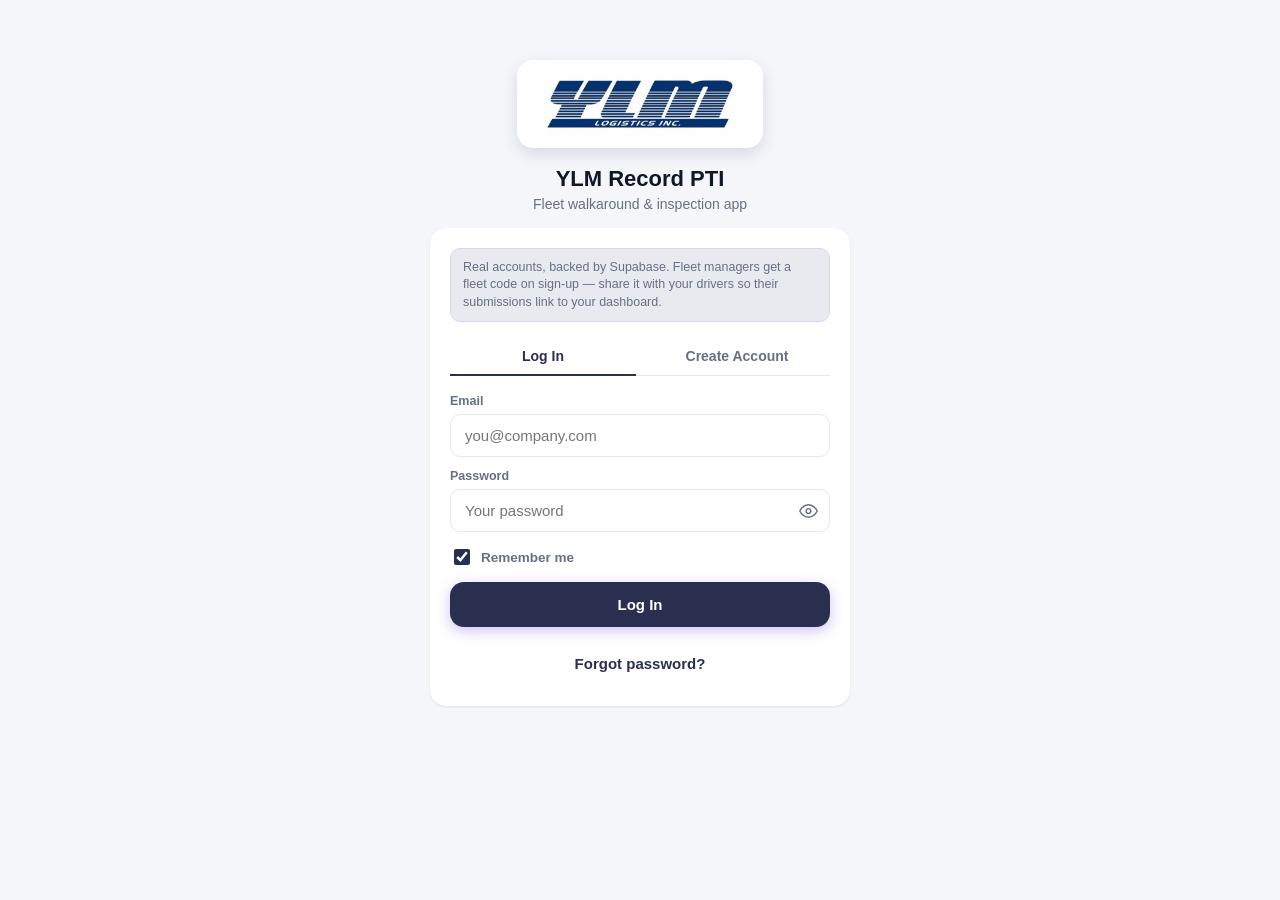
==== index.html @ de6801f3 "bubabaab" ====
<!DOCTYPE html>
<html lang="en">
<head>
<meta charset="UTF-8" />
<meta name="viewport" content="width=device-width, initial-scale=1, viewport-fit=cover, maximum-scale=1" />
<title>YLM Record PTI</title>
<link rel="stylesheet" href="css/styles.css" />

<link rel="manifest" href="manifest.json" />
<meta name="theme-color" content="#2a2f50" />
<link rel="icon" href="assets/icons/icon-192.png" />
<link rel="apple-touch-icon" href="assets/icons/icon-180.png" />
<meta name="apple-mobile-web-app-capable" content="yes" />
<meta name="apple-mobile-web-app-status-bar-style" content="black-translucent" />
<meta name="apple-mobile-web-app-title" content="YLM Record PTI" />
</head>
<body>

<div id="boot-splash" style="position:fixed;inset:0;z-index:9999;background:#2a2f50;color:#fff;display:flex;flex-direction:column;align-items:center;justify-content:center;font:600 22px -apple-system,system-ui,sans-serif;letter-spacing:.5px">
  <div>YLM Record PTI</div>
  <div style="margin-top:14px;width:28px;height:28px;border:3px solid rgba(255,255,255,.25);border-top-color:#fff;border-radius:50%;animation:bootspin .8s linear infinite"></div>
</div>
<style>@keyframes bootspin{to{transform:rotate(360deg)}}</style>

<div id="app">

  <!-- ============ LOGIN ============ -->
  <section class="screen" id="screen-login" data-screen>
    <div class="phone-shell">
      <div class="brand-block">
        <div class="brand-logo-wrap"><img class="brand-logo" src="assets/logo.png" alt="YLM Logistics Inc." width="700" height="212" /></div>
        <h1>YLM Record PTI</h1>
        <p class="sub">Fleet walkaround &amp; inspection app</p>
      </div>

      <div class="card">
        <p class="demo-note">Real accounts, backed by Supabase. Fleet managers get a fleet code on sign-up — share it with your drivers so their submissions link to your dashboard.</p>

        <div class="auth-tabs">
          <button class="auth-tab active" data-tab="login" type="button">Log In</button>
          <button class="auth-tab" data-tab="signup" type="button">Create Account</button>
        </div>

        <!-- Sign up -->
        <div id="tab-signup" style="display:none;">
          <label class="field-label">Full name</label>
          <input class="field" type="text" id="signup-name" placeholder="e.g. Mike Reyes" autocomplete="name" />
          <label class="field-label">Email</label>
          <input class="field" type="email" id="signup-email" placeholder="you@company.com" autocomplete="email" />
          <label class="field-label">Phone number</label>
          <input class="field" type="tel" id="signup-phone" placeholder="(555) 555-0100" autocomplete="tel" />
          <label class="field-label">Password</label>
          <div class="password-field">
            <input class="field" type="password" id="signup-password" placeholder="Choose a password" autocomplete="new-password" />
            <button class="password-toggle-btn" type="button" title="Show password">
              <svg class="icon eye-on" viewBox="0 0 24 24" fill="none" stroke="currentColor" stroke-width="1.8" stroke-linecap="round" stroke-linejoin="round"><path d="M1 12s4-8 11-8 11 8 11 8-4 8-11 8-11-8-11-8z"/><circle cx="12" cy="12" r="3"/></svg>
              <svg class="icon eye-off" viewBox="0 0 24 24" fill="none" stroke="currentColor" stroke-width="1.8" stroke-linecap="round" stroke-linejoin="round" style="display:none;"><path d="M17.94 17.94A10.94 10.94 0 0 1 12 20c-7 0-11-8-11-8a18.5 18.5 0 0 1 5.06-5.94M9.9 4.24A9.12 9.12 0 0 1 12 4c7 0 11 8 11 8a18.5 18.5 0 0 1-2.16 3.19m-6.72-1.07a3 3 0 1 1-4.24-4.24"/><line x1="1" y1="1" x2="23" y2="23"/></svg>
            </button>
          </div>
          <label class="field-label">Repeat password</label>
          <div class="password-field">
            <input class="field" type="password" id="signup-password-confirm" placeholder="Type your password again" autocomplete="new-password" />
            <button class="password-toggle-btn" type="button" title="Show password">
              <svg class="icon eye-on" viewBox="0 0 24 24" fill="none" stroke="currentColor" stroke-width="1.8" stroke-linecap="round" stroke-linejoin="round"><path d="M1 12s4-8 11-8 11 8 11 8-4 8-11 8-11-8-11-8z"/><circle cx="12" cy="12" r="3"/></svg>
              <svg class="icon eye-off" viewBox="0 0 24 24" fill="none" stroke="currentColor" stroke-width="1.8" stroke-linecap="round" stroke-linejoin="round" style="display:none;"><path d="M17.94 17.94A10.94 10.94 0 0 1 12 20c-7 0-11-8-11-8a18.5 18.5 0 0 1 5.06-5.94M9.9 4.24A9.12 9.12 0 0 1 12 4c7 0 11 8 11 8a18.5 18.5 0 0 1-2.16 3.19m-6.72-1.07a3 3 0 1 1-4.24-4.24"/><line x1="1" y1="1" x2="23" y2="23"/></svg>
            </button>
          </div>

          <label class="field-label">I am a…</label>
          <div class="role-toggle" id="signup-role-toggle">
            <button class="role-btn active" data-role="driver" type="button">Driver</button>
            <button class="role-btn" data-role="manager" type="button">Fleet Manager</button>
          </div>

          <div id="signup-fleet-code-field">
            <label class="field-label">Fleet access code</label>
            <input class="field" type="text" id="signup-fleet-code" placeholder="Ask your fleet manager for this" autocomplete="off" />
          </div>

          <div id="manager-mode-field" style="display:none;">
            <label class="field-label">Fleet setup</label>
            <div class="role-toggle">
              <button class="role-btn manager-mode-btn active" data-mode="join" type="button">Join my fleet</button>
              <button class="role-btn manager-mode-btn" data-mode="create" type="button">Start a new fleet</button>
            </div>
            <p class="field-hint" id="manager-create-hint" style="display:none;">Pick this if you're setting up a brand-new company. A new fleet code and a manager security code are created automatically for you. Give drivers only the fleet code.</p>
            <div id="manager-join-code-field">
              <p class="field-hint">Joining an existing fleet takes <strong>both codes</strong>. Drivers only need the fleet code, so never share the manager security code with them.</p>
              <label class="field-label">Fleet code</label>
              <input class="field" type="text" id="signup-manager-fleet-code" placeholder="The fleet code (same one drivers use)" autocomplete="off" autocapitalize="characters" autocorrect="off" spellcheck="false" />
              <label class="field-label">Manager security code</label>
              <input class="field" type="text" id="signup-manager-security-code" placeholder="Manager-only security code" autocomplete="off" autocapitalize="characters" autocorrect="off" spellcheck="false" />
              <p class="field-hint">Another manager can show you this code on their dashboard.</p>
            </div>
          </div>

          <div class="field-error" id="signup-error" style="display:none;"></div>
          <button class="btn btn-primary btn-block" id="btn-signup">Create Account</button>
        </div>

        <!-- Log in -->
        <div id="tab-login">
          <label class="field-label">Email</label>
          <input class="field" type="email" id="login-email" placeholder="you@company.com" autocomplete="email" />
          <label class="field-label">Password</label>
          <div class="password-field">
            <input class="field" type="password" id="login-password" placeholder="Your password" autocomplete="current-password" />
            <button class="password-toggle-btn" type="button" title="Show password">
              <svg class="icon eye-on" viewBox="0 0 24 24" fill="none" stroke="currentColor" stroke-width="1.8" stroke-linecap="round" stroke-linejoin="round"><path d="M1 12s4-8 11-8 11 8 11 8-4 8-11 8-11-8-11-8z"/><circle cx="12" cy="12" r="3"/></svg>
              <svg class="icon eye-off" viewBox="0 0 24 24" fill="none" stroke="currentColor" stroke-width="1.8" stroke-linecap="round" stroke-linejoin="round" style="display:none;"><path d="M17.94 17.94A10.94 10.94 0 0 1 12 20c-7 0-11-8-11-8a18.5 18.5 0 0 1 5.06-5.94M9.9 4.24A9.12 9.12 0 0 1 12 4c7 0 11 8 11 8a18.5 18.5 0 0 1-2.16 3.19m-6.72-1.07a3 3 0 1 1-4.24-4.24"/><line x1="1" y1="1" x2="23" y2="23"/></svg>
            </button>
          </div>
          <!-- Purely cosmetic — sessions already stay signed in permanently regardless of
               this checkbox, so there's nothing to wire up here. It exists because an
               unchecked-looking login form reads as broken/unfinished to most users. -->
          <label class="remember-me-row">
            <input type="checkbox" id="remember-me-checkbox" checked />
            Remember me
          </label>
          <div class="field-error" id="login-error" style="display:none;"></div>
          <button class="btn btn-primary btn-block" id="btn-login">Log In</button>
          <button class="btn btn-link btn-block" id="btn-show-forgot-password" type="button">Forgot password?</button>
        </div>
      </div>
    </div>
  </section>

  <!-- ============ FORGOT PASSWORD ============ -->
  <section class="screen" id="screen-forgot-password" data-screen>
    <div class="phone-shell">
      <div class="brand-block">
        <div class="brand-logo-wrap"><img class="brand-logo" src="assets/logo.png" alt="YLM Logistics Inc." width="700" height="212" /></div>
        <h1>Forgot your password?</h1>
        <p class="sub">Contact your fleet manager</p>
      </div>
      <div class="card">
        <p style="font-size:15.5px;line-height:1.5;margin:0 0 14px;text-align:center;">
          Please <strong>contact your fleet manager</strong>. They can see your login and give you a new password in a few seconds.
        </p>
        <!-- Email reset is kept here (hidden) in case it is needed later. -->
        <div style="display:none;">
          <input class="field" type="email" id="forgot-email" placeholder="you@company.com" autocomplete="email" />
          <div class="field-error" id="forgot-error" style="display:none;"></div>
          <button class="btn btn-primary btn-block" id="btn-send-reset">Send reset code</button>
        </div>
        <button class="btn btn-primary btn-block" data-back="screen-login" type="button">Back to log in</button>
      </div>
    </div>
  </section>

  <!-- ============ CHECK YOUR EMAIL (post signup — enter the code) ============ -->
  <section class="screen" id="screen-check-email" data-screen>
    <div class="phone-shell">
      <div class="brand-block">
        <div class="brand-logo-wrap"><img class="brand-logo" src="assets/logo.png" alt="YLM Logistics Inc." width="700" height="212" /></div>
        <h1>Check your email</h1>
        <p class="sub" id="check-email-message">Enter the 6-digit code we just emailed you.</p>
      </div>
      <div class="card">
        <label class="field-label">6-digit code</label>
        <input class="field" type="text" inputmode="numeric" pattern="[0-9]*" maxlength="6" id="signup-otp-code" placeholder="123456" autocomplete="one-time-code" />
        <div class="field-error" id="signup-otp-error" style="display:none;"></div>
        <button class="btn btn-primary btn-block" id="btn-verify-signup-otp" type="button">Verify &amp; Continue</button>
        <button class="btn btn-link btn-block" data-back="screen-login" type="button">Back to log in</button>
      </div>
    </div>
  </section>

  <!-- ============ SET NEW PASSWORD (landed here from the email link) ============ -->
  <section class="screen" id="screen-set-new-password" data-screen>
    <div class="phone-shell">
      <div class="brand-block">
        <div class="brand-logo-wrap"><img class="brand-logo" src="assets/logo.png" alt="YLM Logistics Inc." width="700" height="212" /></div>
        <h1>Set a new password</h1>
        <p class="sub">Enter the code we emailed you, then choose a new password</p>
      </div>
      <div class="card">
        <label class="field-label">6-digit code</label>
        <input class="field" type="text" inputmode="numeric" pattern="[0-9]*" maxlength="6" id="reset-otp-code" placeholder="123456" autocomplete="one-time-code" />
        <label class="field-label">New password</label>
        <div class="password-field">
          <input class="field" type="password" id="new-password" placeholder="At least 6 characters" autocomplete="new-password" />
          <button class="password-toggle-btn" type="button" title="Show password">
            <svg class="icon eye-on" viewBox="0 0 24 24" fill="none" stroke="currentColor" stroke-width="1.8" stroke-linecap="round" stroke-linejoin="round"><path d="M1 12s4-8 11-8 11 8 11 8-4 8-11 8-11-8-11-8z"/><circle cx="12" cy="12" r="3"/></svg>
            <svg class="icon eye-off" viewBox="0 0 24 24" fill="none" stroke="currentColor" stroke-width="1.8" stroke-linecap="round" stroke-linejoin="round" style="display:none;"><path d="M17.94 17.94A10.94 10.94 0 0 1 12 20c-7 0-11-8-11-8a18.5 18.5 0 0 1 5.06-5.94M9.9 4.24A9.12 9.12 0 0 1 12 4c7 0 11 8 11 8a18.5 18.5 0 0 1-2.16 3.19m-6.72-1.07a3 3 0 1 1-4.24-4.24"/><line x1="1" y1="1" x2="23" y2="23"/></svg>
          </button>
        </div>
        <label class="field-label">Repeat new password</label>
        <div class="password-field">
          <input class="field" type="password" id="new-password-confirm" placeholder="Type it again" autocomplete="new-password" />
          <button class="password-toggle-btn" type="button" title="Show password">
            <svg class="icon eye-on" viewBox="0 0 24 24" fill="none" stroke="currentColor" stroke-width="1.8" stroke-linecap="round" stroke-linejoin="round"><path d="M1 12s4-8 11-8 11 8 11 8-4 8-11 8-11-8-11-8z"/><circle cx="12" cy="12" r="3"/></svg>
            <svg class="icon eye-off" viewBox="0 0 24 24" fill="none" stroke="currentColor" stroke-width="1.8" stroke-linecap="round" stroke-linejoin="round" style="display:none;"><path d="M17.94 17.94A10.94 10.94 0 0 1 12 20c-7 0-11-8-11-8a18.5 18.5 0 0 1 5.06-5.94M9.9 4.24A9.12 9.12 0 0 1 12 4c7 0 11 8 11 8a18.5 18.5 0 0 1-2.16 3.19m-6.72-1.07a3 3 0 1 1-4.24-4.24"/><line x1="1" y1="1" x2="23" y2="23"/></svg>
          </button>
        </div>
        <div class="field-error" id="new-password-error" style="display:none;"></div>
        <button class="btn btn-primary btn-block" id="btn-set-new-password">Save new password</button>
      </div>
    </div>
  </section>

  <!-- ============ DRIVER HOME ============ -->
  <section class="screen" id="screen-home" data-screen>
    <div class="phone-shell">
      <header class="top-bar">
        <div>
          <div class="hello">Hi, <span id="home-driver-name">Driver</span></div>
          <div class="hello-sub">Ready for your next check?</div>
        </div>
        <button class="logout-btn" id="btn-logout" title="Log out">
          <svg class="icon" viewBox="0 0 24 24" fill="none" stroke="currentColor" stroke-width="1.8" stroke-linecap="round" stroke-linejoin="round"><path d="M9 21H5a2 2 0 0 1-2-2V5a2 2 0 0 1 2-2h4"/><polyline points="16 17 21 12 16 7"/><line x1="21" y1="12" x2="9" y2="12"/></svg>
          Log Out
        </button>
      </header>

      <div class="pending-upload-banner" id="pending-upload-banner" style="display:none;">
        <svg class="icon" viewBox="0 0 24 24" fill="none" stroke="currentColor" stroke-width="1.8" stroke-linecap="round" stroke-linejoin="round"><path d="M21 15v4a2 2 0 0 1-2 2H5a2 2 0 0 1-2-2v-4"/><polyline points="7 10 12 15 17 10"/><line x1="12" y1="15" x2="12" y2="3"/></svg>
        <div class="pending-upload-text">
          <div id="pending-upload-title">1 recording waiting to upload</div>
          <div class="pending-upload-sub">Saved on this phone — we'll send it once you're back online.</div>
        </div>
        <button class="btn btn-primary" id="btn-retry-pending" type="button">Retry Now</button>
      </div>

      <div class="mode-grid">
        <div class="mode-section-title">Truck PTI</div>
        <button class="mode-card" data-type="PTI">
          <div class="mode-icon">
            <svg class="icon" viewBox="0 0 24 24" fill="none" stroke="currentColor" stroke-width="1.7" stroke-linecap="round" stroke-linejoin="round"><rect x="5" y="4" width="14" height="17" rx="2"/><path d="M9 4h6v2a1 1 0 0 1-1 1h-4a1 1 0 0 1-1-1V4z"/><path d="M8.5 13l2.3 2.3L15.5 10.5"/></svg>
          </div>
          <div class="mode-title">Truck PTI</div>
        </button>
        <div class="mode-section-title">Trailer</div>
        <button class="mode-card" data-type="DROP">
          <div class="mode-icon">
            <svg class="icon" viewBox="0 0 24 24" fill="none" stroke="currentColor" stroke-width="1.8" stroke-linecap="round" stroke-linejoin="round"><path d="M21 15v4a2 2 0 0 1-2 2H5a2 2 0 0 1-2-2v-4"/><polyline points="7 10 12 15 17 10"/><line x1="12" y1="15" x2="12" y2="3"/></svg>
          </div>
          <div class="mode-title">Drop</div>
        </button>
        <button class="mode-card" data-type="HOOK">
          <div class="mode-icon">
            <svg class="icon" viewBox="0 0 24 24" fill="none" stroke="currentColor" stroke-width="1.8" stroke-linecap="round" stroke-linejoin="round"><path d="M10 13a5 5 0 0 0 7.54.54l3-3a5 5 0 0 0-7.07-7.07l-1.72 1.71"/><path d="M14 11a5 5 0 0 0-7.54-.54l-3 3a5 5 0 0 0 7.07 7.07l1.71-1.71"/></svg>
          </div>
          <div class="mode-title">Hook</div>
        </button>
      </div>

      <button class="btn btn-secondary btn-block" id="btn-history">View My History</button>
    </div>
  </section>

  <!-- ============ QR SCAN ============ -->
  <section class="screen" id="screen-scan" data-screen>
    <div class="phone-shell dark">
      <header class="top-bar dark">
        <button class="icon-btn" data-back="screen-home">←</button>
        <div class="hello" id="scan-title">Scan unit QR code</div>
        <div style="width:32px"></div>
      </header>

      <div class="scan-frame">
        <video id="scan-video" playsinline muted></video>
        <div class="scan-reticle"></div>
        <div class="scan-hint">Point camera at the QR code on the truck / trailer</div>
      </div>

      <div class="card manual-entry">
        <label class="field-label">Or pick a unit manually</label>
        <div class="manual-row">
          <div class="combo" id="combo-manual-unit">
            <input class="field field-inline combo-input" type="text" id="manual-unit" placeholder="Start typing a truck/trailer number…" autocomplete="off" />
            <div class="combo-list" id="manual-unit-list"></div>
          </div>
          <button class="btn btn-primary" id="btn-manual-submit">Use</button>
        </div>
        <div class="field-error" id="manual-unit-error" style="display:none;"></div>
      </div>
    </div>
  </section>

  <!-- ============ RECORDING (hands off to the phone's real Camera app, then reviews
       the result here — tap-to-flag now happens by scrubbing to a moment and tapping,
       rather than live during recording) ============ -->
  <section class="screen" id="screen-record" data-screen>
    <div class="phone-shell">
      <header class="top-bar">
        <button class="icon-btn" data-back="screen-home" id="btn-record-close">
          <svg class="icon" viewBox="0 0 24 24" fill="none" stroke="currentColor" stroke-width="2" stroke-linecap="round"><line x1="18" y1="6" x2="6" y2="18"/><line x1="6" y1="6" x2="18" y2="18"/></svg>
        </button>
        <div class="hello" id="record-title">PTI</div>
        <div style="width:36px"></div>
      </header>

      <div id="recorder-live" class="live-full" style="display:none;">
        <div class="live-video-wrap">
          <video id="live-video" playsinline muted autoplay></video>
          <canvas id="live-canvas" style="display:none;"></canvas>
          <div class="review-tap-overlay" id="live-tap-overlay" style="display:none;"></div>
          <div class="rec-badge" id="rec-badge" style="display:none;"><span class="rec-dot"></span><span id="rec-timer">0:00</span></div>
        </div>
        <button class="live-close" id="btn-live-close" type="button" title="Close">&times;</button>
        <div class="live-cam-info" id="live-cam-info"></div>
        <div class="live-warning" id="live-warning" style="display:none;"></div>
        <div class="review-arm-hint live-arm-hint" id="live-arm-hint" style="display:none;">Tap the camera picture to mark a problem</div>
        <div class="live-bottom">
          <div class="defect-count live-defect-count" id="live-defect-count"></div>
          <div class="live-controls" id="live-controls">
            <button class="live-side-btn" id="btn-torch" type="button" style="display:none;" title="Flashlight">
              <svg class="icon" viewBox="0 0 24 24" fill="currentColor"><path d="M13 2L4 14h6l-1 8 9-12h-6z"/></svg>
              <span>Light</span>
            </button>
            <button class="rec-btn" id="btn-live-record" type="button" title="Record"><span class="rec-btn-inner"></span></button>
            <button class="live-side-btn" id="btn-live-fit" type="button" title="Switch between the wide view and the full-screen view">
              <svg class="icon" viewBox="0 0 24 24" fill="none" stroke="currentColor" stroke-width="1.8" stroke-linecap="round" stroke-linejoin="round"><polyline points="15 3 21 3 21 9"/><polyline points="9 21 3 21 3 15"/><line x1="21" y1="3" x2="14" y2="10"/><line x1="3" y1="21" x2="10" y2="14"/></svg>
              <span id="live-fit-label">Classic</span>
            </button>
          </div>
          <div class="live-record-label" id="live-record-label">Tap to start recording</div>
          <div class="live-torch-hint" id="live-torch-hint" style="display:none;">Need light? Turn on your phone's flashlight from Control Center before recording.</div>
          <button class="live-fallback" id="btn-live-fallback" type="button">Use my Camera app instead</button>
        </div>
        <div class="live-processing" id="live-processing" style="display:none;">
          <div class="live-spinner"></div>
          <div>Saving your video…</div>
        </div>
      </div>

      <div id="recorder-launching" class="card" style="display:none;text-align:center;">
        <p style="margin:8px 0 12px;font-weight:700;">Record with your phone's Camera app</p>
        <ol style="text-align:left;margin:0 0 14px;padding-left:20px;line-height:1.6;font-size:14.5px;">
          <li>Open your iPhone <strong>Camera</strong> app and switch to <strong>Video</strong></li>
          <li>Need light? Tap the lightning bolt at the top of the Camera screen, then record your full walkaround</li>
          <li>Come back here and tap <strong>Select My Video</strong>, then pick the one you just recorded</li>
        </ol>
        <button class="btn btn-primary btn-block" id="btn-select-video">Select My Video</button>
        <button class="btn btn-secondary btn-block" id="btn-retry-live" style="margin-top:10px;">Try the in-app camera again</button>
      </div>

      <div id="recorder-review" style="display:none;">
        <div class="review-video-wrap">
          <video id="record-video" playsinline></video>
          <div class="review-tap-overlay" id="review-tap-overlay" style="display:none;"></div>
        </div>
        <canvas id="record-canvas" style="display:none;"></canvas>
        <div class="review-arm-hint" id="review-arm-hint" style="display:none;">Video paused. Tap on the video, right where you see the issue.</div>

        <div class="video-info" id="video-info"></div>
        <div class="video-warning" id="video-warning" style="display:none;"></div>
        <details class="rec-diag" id="rec-diag" style="display:none;">
          <summary>Recording details</summary>
          <div class="rec-diag-btns">
            <button type="button" class="btn btn-secondary" id="btn-play-raw">Play original</button>
            <button type="button" class="btn btn-secondary" id="btn-play-patched">Play patched</button>
            <button type="button" class="btn btn-secondary" id="btn-play-rebuilt">Play rebuilt</button>
          </div>
          <div class="rec-diag-btns">
            <button type="button" class="btn btn-secondary" id="btn-mode-canvas">Recorder: New (recommended)</button>
            <button type="button" class="btn btn-secondary" id="btn-mode-direct">Recorder: Safari's own</button>
          </div>
          <div class="video-info" id="rec-mode-note"></div>
          <pre id="rec-diag-text"></pre>
        </details>

        <div class="record-location" id="record-location">
          <svg class="icon" viewBox="0 0 24 24" fill="none" stroke="currentColor" stroke-width="1.8" stroke-linecap="round" stroke-linejoin="round"><path d="M21 10c0 6-9 13-9 13s-9-7-9-13a9 9 0 0 1 18 0z"/><circle cx="12" cy="10" r="3"/></svg>
          <span id="record-location-text">Locating…</span>
        </div>

        <div class="defect-count" id="defect-count-wrap" style="visibility:hidden;">
          <span id="defect-count">0</span> defect photo(s) flagged
        </div>
        <div class="mark-chips" id="mark-chips"></div>


        <div class="min-warning" id="min-warning" style="display:none;">This video is shorter than the required minimum. Please retake.</div>
        <button class="btn btn-secondary btn-block" id="btn-retake">Delete &amp; Retake</button>
        <button class="btn btn-primary btn-block" id="btn-save-upload">Upload Video</button>
      </div>

      <input type="file" id="native-library-input" accept="video/*" style="display:none;" />
    </div>
  </section>

  <!-- ============ UPLOADING ============ -->
  <section class="screen" id="screen-uploading" data-screen>
    <div class="phone-shell">
      <div class="upload-status-block">
        <div class="upload-icon" id="upload-icon">
          <svg class="icon upload-spinner-icon" viewBox="0 0 24 24" fill="none" stroke="currentColor" stroke-width="2" stroke-linecap="round"><path d="M21 12a9 9 0 1 1-9-9"/></svg>
        </div>
        <h2 id="upload-title">Uploading…</h2>
        <p class="upload-sub" id="upload-sub">Keep this screen open until it finishes — closing early can lose the upload.</p>

        <div class="upload-progress-wrap" id="upload-progress-wrap">
          <div class="upload-progress-bar"><div class="upload-progress-fill" id="upload-progress-fill"></div></div>
          <div class="upload-progress-meta">
            <span id="upload-percent">0%</span>
            <span id="upload-elapsed">0:00</span>
          </div>
        </div>

        <div id="upload-error-actions" style="display:none;">
          <div class="upload-error-detail" id="upload-error-detail"></div>
          <button class="btn btn-primary btn-block" id="btn-upload-retry">Try Again</button>
          <button class="btn btn-secondary btn-block" id="btn-upload-discard">Discard Recording</button>
        </div>

        <button class="btn btn-primary btn-block" id="btn-upload-done" style="display:none;">Back to Home</button>
      </div>
    </div>
  </section>

  <!-- ============ HISTORY (driver) ============ -->
  <section class="screen" id="screen-history" data-screen>
    <div class="phone-shell">
      <header class="top-bar">
        <button class="icon-btn" data-back="screen-home">←</button>
        <div class="hello">My History</div>
        <div style="width:32px"></div>
      </header>
      <div id="history-list" class="entry-list"></div>
    </div>
  </section>

  <!-- ============ FLEET MANAGER DASHBOARD ============ -->
  <section class="screen" id="screen-dashboard" data-screen>
    <div class="dashboard">
      <header class="dash-header">
        <div>
          <div class="dash-title">Fleet Manager Dashboard</div>
          <div class="dash-sub">All driver inspections, synced in real time</div>
        </div>
        <div class="dash-header-right">
          <div class="fleet-code-chip" id="fleet-code-chip" title="Give this code to your drivers so their accounts link to your fleet">
            Fleet code: <strong id="fleet-code-value">—</strong>
          </div>
          <div class="fleet-code-chip mgr-code-chip" id="mgr-code-chip" title="Only for fleet managers. Never give this to drivers.">
            Manager code: <strong id="mgr-code-value">••••••••</strong>
            <button type="button" class="mgr-code-btn" id="btn-mgr-code-show">Show</button>
            <button type="button" class="mgr-code-btn" id="btn-mgr-code-new">New code</button>
          </div>
          <button class="logout-btn" id="btn-logout-dash" title="Log out">
            <svg class="icon" viewBox="0 0 24 24" fill="none" stroke="currentColor" stroke-width="1.8" stroke-linecap="round" stroke-linejoin="round"><path d="M9 21H5a2 2 0 0 1-2-2V5a2 2 0 0 1 2-2h4"/><polyline points="16 17 21 12 16 7"/><line x1="21" y1="12" x2="9" y2="12"/></svg>
            Log Out
          </button>
        </div>
      </header>

      <div class="dash-tabs">
        <button class="dash-tab active" data-panel="inspections" type="button">Inspections</button>
        <button class="dash-tab" data-panel="units" type="button">Trucks &amp; Trailers</button>
        <button class="dash-tab" data-panel="drivers" type="button">Drivers</button>
      </div>

      <!-- Inspections panel -->
      <div class="dash-panel active" id="panel-inspections">
        <div class="dash-stats" id="dash-stats"></div>

        <div class="drivers-search">
          <input class="field" type="search" id="dash-search" placeholder="Search driver name or truck/trailer" autocomplete="off" autocapitalize="none" autocorrect="off" spellcheck="false" />
        </div>

        <div class="dash-filters">
          <div class="filter-group" id="filter-time">
            <button class="chip active" data-range="today">Today</button>
            <button class="chip" data-range="7d">Last 7 Days</button>
            <input type="date" id="filter-date-input" class="chip date-input-chip" />
          </div>
          <div class="combo" id="combo-unit">
            <input type="text" class="field field-inline combo-input" id="filter-unit-input" placeholder="All Trucks &amp; Trailers" autocomplete="off" />
            <div class="combo-list" id="filter-unit-list"></div>
          </div>
          <div class="combo" id="combo-driver">
            <input type="text" class="field field-inline combo-input" id="filter-driver-input" placeholder="All Drivers" autocomplete="off" />
            <div class="combo-list" id="filter-driver-list"></div>
          </div>
          <select class="field field-inline" id="filter-type">
            <option value="">All Types</option>
            <option value="PTI">PTI</option>
            <option value="HOOK">HOOK</option>
            <option value="DROP">DROP</option>
          </select>
        </div>

        <div id="dash-list" class="entry-list dash-list"></div>
      </div>

      <!-- Fleet Units panel -->
      <div class="dash-panel" id="panel-units">
        <div class="card unit-add-card">
          <label class="field-label">Unit number</label>
          <input class="field" type="text" id="unit-number-input" placeholder="e.g. TRK-612" autocomplete="off" />
          <label class="field-label">Type</label>
          <div class="role-toggle">
            <button class="role-btn kind-btn active" data-kind="truck" type="button">Truck</button>
            <button class="role-btn kind-btn" data-kind="trailer" type="button">Trailer</button>
          </div>
          <div class="field-error" id="unit-add-error" style="display:none;"></div>
          <button class="btn btn-primary btn-block" id="btn-add-unit">Add to Fleet</button>
        </div>
        <div id="units-list" class="entry-list"></div>
      </div>

      <!-- Drivers panel -->
      <div class="dash-panel" id="panel-drivers">
        <div class="dash-stats" id="drivers-stats"></div>
        <p class="demo-note">Everyone who's signed up with your fleet code. Green = PTI done today, yellow = not yet, red = still missing after 12:00 PM. Missing drivers are listed first.</p>
        <button class="people-bar" id="bar-managers" type="button" aria-expanded="false">
          <span class="people-bar-title">Fleet managers on record</span>
          <span class="people-bar-count" id="managers-count">0</span>
          <svg class="icon people-bar-chev" viewBox="0 0 24 24" fill="none" stroke="currentColor" stroke-width="2.2" stroke-linecap="round" stroke-linejoin="round"><polyline points="6 9 12 15 18 9"/></svg>
        </button>
        <div id="managers-body" class="people-body" style="display:none;">
          <div id="managers-list" class="entry-list"></div>
        </div>

        <button class="people-bar open" id="bar-drivers" type="button" aria-expanded="true">
          <span class="people-bar-title">Drivers on record</span>
          <span class="people-bar-count" id="drivers-count">0</span>
          <svg class="icon people-bar-chev" viewBox="0 0 24 24" fill="none" stroke="currentColor" stroke-width="2.2" stroke-linecap="round" stroke-linejoin="round"><polyline points="6 9 12 15 18 9"/></svg>
        </button>
        <div id="drivers-body" class="people-body">
          <div class="drivers-search">
            <input class="field" type="search" id="drivers-search" placeholder="Search driver name or truck/trailer" autocomplete="off" autocapitalize="none" autocorrect="off" spellcheck="false" />
          </div>
          <div id="drivers-list" class="entry-list"></div>
        </div>
      </div>
    </div>
  </section>

</div>

<!-- ============ PHOTO LIGHTBOX (overlay, not a screen) ============ -->
<div class="lightbox" id="photo-lightbox">
  <button class="lightbox-close" id="lightbox-close" type="button">
    <svg class="icon" viewBox="0 0 24 24" fill="none" stroke="currentColor" stroke-width="2" stroke-linecap="round"><line x1="18" y1="6" x2="6" y2="18"/><line x1="6" y1="6" x2="18" y2="18"/></svg>
  </button>
  <img id="lightbox-img" src="" alt="Defect photo" />
</div>

<script src="js/jsQR.min.js" defer></script>
<script src="js/qrcode.min.js"></script>
<script src="js/supabase.umd.js"></script>
<script src="js/supabase-config.js"></script>
<script src="js/supabaseClient.js"></script>
<script src="js/offlineQueue.js"></script>
<script src="js/mp4box.all.min.js"></script>
<script src="js/mp4-muxer.js"></script>
<script src="js/mp4Repair.js"></script>
<script src="js/wcRecorder.js"></script>
  <script src="js/liveRecorder.js"></script>
<script src="js/app.js"></script>
<script>
  if ('serviceWorker' in navigator) {
    const hadController = !!navigator.serviceWorker.controller;
    navigator.serviceWorker.addEventListener('controllerchange', () => {
      if (!hadController) return;
      const active = document.querySelector('.screen.active');
      if (active && (active.id === 'screen-home' || active.id === 'screen-login')) location.reload();
    });
    window.addEventListener('load', () => {
      navigator.serviceWorker.register('service-worker.js').catch((err) => console.warn('SW registration failed', err));
    });
  }
</script>
</body>
</html>
---- css/styles.css ----
:root {
  --navy: #2a2f50;
  --navy-dark: #1a1d33;
  --navy-darker: #12141f;
  /* Flat navy theme — no gradients, no cyan, per the uncle's request. --primary-gradient
     keeps its name (used throughout as a `background` value) but is now a plain solid
     color, not an actual gradient — that was the simplest way to make every button/card
     that referenced it go flat without touching each rule individually. */
  --primary: #2a2f50;
  --primary-dark: #1a1d33;
  --primary-light: #e8eaf0;
  --primary-gradient: #2a2f50;
  --steel: #5b7bb8;
  --red: #c0392b;
  --green: #1e9e5a;
  --amber: #d6901e;
  --purple-drop: #8b3fd6;
  --bg: #f4f6fa;
  --card: #ffffff;
  --text: #101828;
  --text-mute: #667085;
  --border: #e4e7ec;
  --radius: 16px;
}

* { box-sizing: border-box; }

.icon { width: 20px; height: 20px; display: inline-block; vertical-align: middle; flex-shrink: 0; }
.icon-btn .icon { width: 17px; height: 17px; }
.mode-icon .icon { width: 26px; height: 26px; }
.entry-defect-flag .icon { width: 14px; height: 14px; margin-right: 3px; margin-bottom: 2px; }

html, body {
  margin: 0;
  padding: 0;
  height: 100%;
  background: var(--bg);
  font-family: -apple-system, BlinkMacSystemFont, "Segoe UI", Roboto, Helvetica, Arial, sans-serif;
  color: var(--text);
  -webkit-tap-highlight-color: transparent;
}

#app { min-height: 100%; }

.screen { display: none; min-height: 100vh; }
.screen.active { display: block; }

/* ---------- iOS/Android safe-area status bar strip ---------- */
/* On phones with a notch/dynamic island, the OS status bar (clock, battery, signal) floats
   on top of the page content unless we reserve real space for it. This fixed strip gives it
   a branded navy backdrop instead of colliding with whatever's underneath. */
body::before {
  content: '';
  position: fixed; top: 0; left: 0; right: 0;
  height: env(safe-area-inset-top);
  background: var(--navy);
  z-index: 999;
}

/* ---------- phone shell (driver screens) ---------- */
.phone-shell {
  max-width: 460px;
  margin: 0 auto;
  min-height: 100vh;
  background: var(--bg);
  padding: max(20px, calc(env(safe-area-inset-top) + 12px)) 20px 40px;
  display: flex;
  flex-direction: column;
  gap: 16px;
}
.phone-shell.dark { background: #0b0f1a; color: #fff; }

.brand-block { text-align: center; margin-top: 40px; }
.brand-mark {
  width: 64px; height: 64px; border-radius: 18px;
  background: var(--navy);
  box-shadow: 0 6px 16px rgba(42,47,80,0.32);
  color: #fff; font-weight: 800; font-size: 19px; font-style: italic;
  display: flex; align-items: center; justify-content: center;
  margin: 0 auto 14px; letter-spacing: 0.5px;
}
.brand-block h1 { font-size: 22px; margin: 0 0 4px; }
.brand-block .sub { color: var(--text-mute); margin: 0; font-size: 14px; }

.card {
  background: var(--card);
  border-radius: var(--radius);
  padding: 20px;
  box-shadow: 0 1px 2px rgba(16,24,40,0.04), 0 1px 3px rgba(16,24,40,0.06);
}

.demo-note {
  font-size: 12.5px;
  color: var(--text-mute);
  background: var(--primary-light);
  border: 1px solid #ded2f9;
  padding: 10px 12px;
  border-radius: 10px;
  margin: 0 0 16px;
  line-height: 1.4;
}

.auth-tabs { display: flex; gap: 8px; margin-bottom: 18px; border-bottom: 1px solid var(--border); }
.auth-tab {
  flex: 1; padding: 10px; border: none; background: transparent; font-weight: 700; font-size: 14px;
  color: var(--text-mute); cursor: pointer; border-bottom: 2px solid transparent; margin-bottom: -1px;
}
.auth-tab.active { color: var(--navy); border-bottom-color: var(--primary); }

.remember-me-row {
  display: flex; align-items: center; gap: 8px; margin-top: 14px;
  font-size: 13.5px; font-weight: 600; color: var(--text-mute); cursor: pointer; user-select: none;
}
.remember-me-row input { width: 16px; height: 16px; accent-color: var(--primary); cursor: pointer; }

.field-error {
  color: var(--red); font-size: 12.5px; font-weight: 600; margin: 10px 0 0;
}
.field-hint {
  color: var(--text-mute); font-size: 12px; margin: 10px 0 0; line-height: 1.5;
}

.role-toggle { display: flex; gap: 8px; margin-bottom: 16px; }
.role-btn {
  flex: 1; padding: 10px; border-radius: 10px; border: 1px solid var(--border);
  background: #fff; font-weight: 600; font-size: 13.5px; color: var(--text-mute);
  cursor: pointer;
}
.role-btn.active { background: var(--navy); color: #fff; border-color: var(--navy); }

.field-label { display: block; font-size: 12.5px; font-weight: 600; color: var(--text-mute); margin: 12px 0 6px; }
.field-optional { font-weight: 400; text-transform: none; letter-spacing: 0; }
.field {
  width: 100%; padding: 12px 14px; border-radius: 10px; border: 1px solid var(--border);
  font-size: 15px; background: #fff; color: var(--text);
}
.field:disabled { color: var(--text-mute); background: #f2f4f7; }
.field-inline { width: auto; padding: 8px 10px; font-size: 13.5px; }

.password-field { position: relative; }
.password-field .field { padding-right: 42px; }
.password-toggle-btn {
  position: absolute; right: 4px; top: 50%; transform: translateY(-50%);
  border: none; background: transparent; color: var(--text-mute); cursor: pointer;
  padding: 8px; display: flex; align-items: center; justify-content: center; border-radius: 8px;
}
.password-toggle-btn:hover { background: #f2f4f7; color: var(--text); }
.password-toggle-btn .icon { width: 19px; height: 19px; }

.btn {
  border: none; border-radius: 14px; padding: 14px 18px; font-size: 15px; font-weight: 700;
  cursor: pointer; text-align: center; transition: transform 0.12s ease, filter 0.12s ease, box-shadow 0.12s ease;
}
.btn-block { width: 100%; margin-top: 14px; }
.btn-primary { background: var(--primary-gradient); color: #fff; box-shadow: 0 4px 14px rgba(91,63,214,0.3); }
.btn-primary:active { filter: brightness(0.92); transform: scale(0.97); }
.btn-secondary { background: #eef1f6; color: var(--navy); box-shadow: 0 1px 3px rgba(16,24,40,0.06); }
.btn-secondary:active { transform: scale(0.97); background: #e4e8f0; }
.btn-outline-light { background: transparent; color: #fff; border: 1.5px solid rgba(255,255,255,0.6); }
.btn-outline-light:active { transform: scale(0.97); background: rgba(255,255,255,0.08); }
.btn-link { background: transparent; color: var(--primary); font-weight: 600; }
.btn:disabled { transform: none !important; }
.btn:disabled { opacity: 0.45; cursor: not-allowed; }

/* ---------- top bar ---------- */
.top-bar { display: flex; align-items: center; justify-content: space-between; gap: 12px; }
.top-bar.dark { color: #fff; }
.hello { font-size: 18px; font-weight: 700; }
.hello-sub { font-size: 13px; color: var(--text-mute); }
.icon-btn {
  width: 36px; height: 36px; border-radius: 10px; border: 1px solid var(--border);
  background: #fff; font-size: 16px; cursor: pointer; color: var(--text);
  display: flex; align-items: center; justify-content: center;
}
.icon-btn.light { background: rgba(255,255,255,0.12); border-color: rgba(255,255,255,0.2); color: #fff; }

.logout-btn {
  display: flex; align-items: center; gap: 6px; height: 36px; padding: 0 12px;
  border-radius: 10px; border: 1px solid var(--border); background: #fff;
  font-size: 13px; font-weight: 700; color: var(--text-mute); cursor: pointer; white-space: nowrap;
}
.logout-btn:hover { background: #fdf3f2; border-color: #f3c9c4; color: var(--red); }
.logout-btn .icon { width: 16px; height: 16px; }
.icon-btn.light.active { background: #f5b93f; border-color: #f5b93f; color: #1a1d33; }

/* ---------- home mode grid ---------- */
.pending-upload-banner {
  display: flex; align-items: center; gap: 12px; background: #fff7e6; border: 1px solid #f5d99b;
  border-radius: 14px; padding: 14px 16px; margin-top: 14px; color: var(--amber-dark, #b45309);
}
.pending-upload-banner .icon { width: 22px; height: 22px; flex-shrink: 0; }
.pending-upload-text { flex: 1; min-width: 0; }
.pending-upload-text > div:first-child { font-weight: 700; font-size: 14px; color: var(--text); }
.pending-upload-sub { font-size: 12px; color: var(--text-mute); margin-top: 2px; }
.pending-upload-banner .btn { margin-top: 0; padding: 9px 14px; font-size: 13px; flex-shrink: 0; }

.mode-grid { display: grid; grid-template-columns: 1fr; gap: 12px; margin-top: 4px; }
.mode-card {
  display: flex; align-items: center; gap: 14px;
  border: none; border-radius: var(--radius);
  padding: 18px; text-align: left; cursor: pointer; color: #fff;
  box-shadow: 0 6px 16px rgba(16,24,40,0.14);
  transition: transform 0.1s ease;
}
.mode-card:active { filter: brightness(0.94); transform: scale(0.99); }
.mode-card[data-type="PTI"],
.mode-card[data-type="HOOK"],
.mode-card[data-type="DROP"] { background: var(--navy); }
.mode-icon {
  width: 44px; height: 44px; flex-shrink: 0; color: #fff;
  background: rgba(255,255,255,0.22); border-radius: 12px;
  display: flex; align-items: center; justify-content: center;
}
.mode-icon .icon { width: 23px; height: 23px; }
.mode-title { font-size: 21px; font-weight: 800; color: #fff; }
.mode-sub { font-size: 12.5px; color: rgba(255,255,255,0.85); }

/* ---------- QR scan ---------- */
.scan-frame {
  position: relative; border-radius: var(--radius); overflow: hidden;
  aspect-ratio: 3/4; background: #000; flex-shrink: 0;
}
.scan-frame video { width: 100%; height: 100%; object-fit: cover; }
.scan-reticle {
  position: absolute; inset: 15%; border: 3px solid rgba(255,255,255,0.85);
  border-radius: 18px; box-shadow: 0 0 0 999px rgba(0,0,0,0.35);
  pointer-events: none;
}
.scan-hint {
  position: absolute; bottom: 14px; left: 0; right: 0; text-align: center;
  color: #fff; font-size: 13px; padding: 0 20px;
}
.manual-entry { margin-top: 0; }
.manual-row { display: flex; gap: 8px; margin-top: 6px; }
.manual-row .field { flex: 1; }

/* ---------- recording/review screen ---------- */
/* Recording itself now happens in the phone's real Camera app (handed off via the hidden
   file input below) — this screen only shows once that video comes back, for review and
   tap-to-flag. That's what fixed the "plays a few seconds then errors" video corruption:
   the browser's own MediaRecorder API writes broken duration metadata into whatever it
   records; the real Camera app doesn't have that bug at all. */
#recorder-review .review-video-wrap { position: relative; margin-top: 4px; }
#recorder-review video {
  width: 100%; border-radius: 14px; background: #000; display: block; max-height: 50vh;
}
.review-tap-overlay { position: absolute; inset: 0; cursor: crosshair; border-radius: 14px; }
.review-arm-hint {
  text-align: center; font-size: 13px; font-weight: 700; color: var(--primary-dark);
  background: var(--primary-light); border-radius: 10px; padding: 8px 12px; margin-top: 10px;
}
#btn-flag-defect.active { background: var(--red); color: #fff; }

.marker-dot {
  position: absolute; width: 70px; height: 70px; margin-left: -35px; margin-top: -35px;
  border: 7px solid var(--red); border-radius: 50%;
  background: rgba(224,51,47,0.18);
  animation: markerPulse 0.5s ease-out forwards;
  pointer-events: none;
}
@keyframes markerPulse {
  0% { transform: scale(1); opacity: 1; }
  100% { transform: scale(3.8); opacity: 0; }
}

.record-location {
  color: var(--text-mute); font-size: 12px; margin-top: 10px;
  display: flex; align-items: center; justify-content: center; gap: 4px;
}
.record-location .icon { width: 13px; height: 13px; }

.defect-count {
  color: #fff; font-size: 13px; background: var(--red); padding: 6px 14px; border-radius: 999px;
  display: block; width: fit-content; margin: 10px auto;
}

.min-warning { color: var(--red); font-size: 13px; text-align: center; margin: 10px 0; font-weight: 600; }

/* ---------- uploading screen ---------- */
.upload-status-block { text-align: center; margin-top: 80px; }
.upload-icon {
  width: 64px; height: 64px; border-radius: 50%; margin: 0 auto 20px;
  display: flex; align-items: center; justify-content: center;
  background: var(--primary-light); color: var(--primary);
}
.upload-icon .upload-spinner-icon { width: 30px; height: 30px; animation: spin 0.9s linear infinite; }
.upload-icon.success { background: #e4f7ec; color: var(--green); }
.upload-icon.error { background: #fbeae8; color: var(--red); }
.upload-status-block h2 { font-size: 21px; margin: 0 0 6px; }
.upload-sub { font-size: 13.5px; color: var(--text-mute); margin: 0 0 28px; padding: 0 12px; line-height: 1.5; }

.upload-progress-wrap { max-width: 320px; margin: 0 auto; }
.upload-progress-bar { height: 10px; border-radius: 999px; background: var(--border); overflow: hidden; }
.upload-progress-fill { height: 100%; width: 0%; background: var(--primary-gradient); border-radius: 999px; transition: width 0.2s ease; }
.upload-progress-meta { display: flex; justify-content: space-between; font-size: 12.5px; color: var(--text-mute); margin-top: 8px; font-weight: 600; }

#upload-error-actions, #btn-upload-done { max-width: 320px; margin-left: auto; margin-right: auto; }
.upload-error-detail {
  font-size: 12px; font-family: ui-monospace, monospace; color: var(--text-mute); background: #f2f4f7;
  border-radius: 8px; padding: 10px 12px; margin-bottom: 14px; text-align: left; word-break: break-word;
}
@keyframes spin { to { transform: rotate(360deg); } }

/* ---------- entry list ---------- */
.entry-list { display: flex; flex-direction: column; gap: 10px; }
.entry-card {
  background: var(--card); border: 1px solid var(--border); border-radius: 14px; padding: 14px 16px; cursor: pointer;
}
.entry-top { display: flex; align-items: center; justify-content: space-between; gap: 10px; }
.entry-type {
  font-size: 11px; font-weight: 800; letter-spacing: 0.5px; padding: 3px 9px; border-radius: 999px; color: #fff;
}
.entry-type.PTI { background: var(--green); }
.entry-type.HOOK { background: var(--amber); }
.entry-type.DROP { background: var(--purple-drop); }
.entry-unit { font-weight: 700; font-size: 14.5px; }
.entry-meta { font-size: 12.5px; color: var(--text-mute); margin-top: 6px; display: flex; gap: 12px; flex-wrap: wrap; }
.entry-driver { font-size: 12.5px; color: var(--navy); font-weight: 600; }
.entry-defect-flag { color: var(--red); font-weight: 700; }
.entry-video-hint {
  display: inline-flex; align-items: center; gap: 4px; color: var(--primary-dark); font-weight: 700;
}
.entry-video-hint .icon { width: 14px; height: 14px; }
.entry-details { margin-top: 12px; padding-top: 12px; border-top: 1px dashed var(--border); display: none; }
.entry-detail-row { font-size: 12.5px; color: var(--text-mute); margin-bottom: 4px; }
.entry-detail-row a { color: var(--primary); font-weight: 600; }
.entry-card.open .entry-details { display: block; }
.entry-photos { display: flex; gap: 8px; flex-wrap: wrap; margin-top: 8px; }
.entry-photos img { width: 72px; height: 72px; object-fit: cover; border-radius: 8px; border: 2px solid var(--red); cursor: pointer; }

.entry-video-wrap { margin-top: 10px; }
.entry-video-wrap video { width: 100%; border-radius: 10px; background: #000; display: block; max-height: 360px; }
.entry-video-loading {
  height: 140px; border-radius: 10px; background: #f2f4f7; color: var(--text-mute);
  display: flex; align-items: center; justify-content: center; font-size: 13.5px; font-weight: 600;
}
/* Custom video controls — replaces native <video controls> entirely. iOS Safari's own
   ±15s skip buttons turned out to be unreliable specifically with blob-sourced video
   (resetting to 0:00), which we have no control over since that's Apple's own player UI.
   This is a small player we fully own instead, so seeking always behaves consistently. */
.cvp-controls {
  display: flex; align-items: center; gap: 6px; margin-top: 8px;
  background: var(--card); border: 1px solid var(--border); border-radius: 12px; padding: 6px 10px;
}
.cvp-btn {
  border: none; background: transparent; color: var(--navy); cursor: pointer;
  display: flex; align-items: center; justify-content: center; flex-shrink: 0;
  padding: 6px; border-radius: 8px;
}
.cvp-btn:hover { background: var(--primary-light); }
.cvp-btn .icon { width: 20px; height: 20px; }
.cvp-skip { font-size: 11px; font-weight: 800; padding: 6px 5px; white-space: nowrap; }
.cvp-seekwrap { position: relative; flex: 1; min-width: 0; display: flex; align-items: center; }
.cvp-seek { flex: 1; width: 100%; accent-color: var(--primary); cursor: pointer; min-width: 0; }
.cvp-ticks { position: absolute; left: 0; right: 0; top: 0; bottom: 0; pointer-events: none; }
.cvp-ticks span { position: absolute; top: 50%; width: 4px; height: 18px; margin-left: -2px; margin-top: -9px; background: var(--red); border-radius: 2px; box-shadow: 0 0 0 1.5px #fff; }
/* live recorder: full-screen camera with controls on top of it */
.live-full { position: fixed; inset: 0; z-index: 60; background: #000; color: #fff; }
.live-video-wrap { position: absolute; inset: 0; background: #000; overflow: hidden; }
#live-video { display: block; width: 100%; height: 100%; object-fit: contain; background: #000; transform-origin: center center; }
#live-canvas { position: absolute; inset: 0; width: 100%; height: 100%; object-fit: cover; background: #000; }
.live-full .review-tap-overlay { border-radius: 0; }
.live-cam-frame { position: absolute; z-index: 1; box-sizing: border-box; border: 2px solid rgba(255,255,255,0.45); pointer-events: none; display: none; }
.mode-section-title { font-size: 13px; font-weight: 800; letter-spacing: 0.08em; color: var(--text-mute); margin: 10px 2px 0; text-transform: uppercase; }
.mode-section-title:first-child { margin-top: 0; }
.live-close {
  position: absolute; z-index: 3; top: calc(env(safe-area-inset-top, 0px) + 12px); right: 14px;
  width: 40px; height: 40px; border-radius: 50%; border: none; background: rgba(0,0,0,0.55); color: #fff;
  font-size: 26px; line-height: 1; cursor: pointer; padding: 0 0 3px;
}
.live-cam-info {
  position: absolute; z-index: 2; top: calc(env(safe-area-inset-top, 0px) + 62px); left: 50%; transform: translateX(-50%);
  font-size: 11px; color: #fff; margin: 0; background: rgba(0,0,0,0.45); border-radius: 999px; padding: 3px 10px; white-space: nowrap;
}
.live-cam-info:empty { display: none; }
.live-cam-info.video-info-low { color: #ffb74d; }
.live-arm-hint {
  position: absolute; z-index: 3; left: 14px; right: 14px; top: calc(env(safe-area-inset-top, 0px) + 84px); margin: 0;
  background: rgba(255,255,255,0.92);
}
.live-bottom {
  position: absolute; z-index: 3; left: 0; right: 0; bottom: 0; text-align: center;
  padding: 30px 16px calc(env(safe-area-inset-bottom, 0px) + 16px);
  background: linear-gradient(to top, rgba(0,0,0,0.72), rgba(0,0,0,0));
}
.live-full .live-record-label, .live-full .live-torch-hint { color: rgba(255,255,255,0.85); }
.live-full .live-side-btn { background: rgba(255,255,255,0.16); color: #fff; border-color: rgba(255,255,255,0.28); }
.live-full .live-side-btn.active { background: var(--red); border-color: var(--red); }
.live-full #btn-torch.active { background: #f0b429; color: #1a1d33; border-color: #f0b429; }
.live-warning {
  position: absolute; z-index: 4; left: 14px; right: 14px; top: calc(env(safe-area-inset-top, 0px) + 84px);
  background: #e0332f; color: #fff; border-radius: 12px; padding: 10px 14px; font-size: 13.5px; font-weight: 700; text-align: center;
}
.video-warning { background: #fdeaea; border: 1px solid #e0332f; color: #b3261e; border-radius: 12px; padding: 10px 12px; margin: 8px 0; font-size: 13.5px; font-weight: 700; text-align: center; }
.live-arm-hint, .live-warning, .live-cam-info, .rec-badge { pointer-events: none; }
.live-side-spacer { width: 64px; height: 64px; flex-shrink: 0; }
.live-fallback { background: none; border: none; color: rgba(255,255,255,0.8); text-decoration: underline; font-size: 13px; margin-top: 6px; cursor: pointer; }
.live-full .live-processing {
  position: absolute; inset: 0; z-index: 5; background: rgba(0,0,0,0.78); color: #fff;
  display: flex; flex-direction: column; align-items: center; justify-content: center;
}
.live-full .live-spinner { border-color: rgba(255,255,255,0.25); border-top-color: #fff; }
.rec-badge {
  position: absolute; top: calc(env(safe-area-inset-top, 0px) + 14px); left: 14px; z-index: 4; align-items: center; gap: 8px;
  background: rgba(0,0,0,0.65); color: #fff; border-radius: 999px; padding: 8px 16px; font-weight: 800; font-size: 20px;
  font-variant-numeric: tabular-nums;
}
.rec-dot { width: 12px; height: 12px; border-radius: 50%; background: #ff3b30; animation: recBlink 1s infinite; }
@keyframes recBlink { 50% { opacity: 0.25; } }
.live-controls { display: flex; align-items: center; justify-content: center; gap: 28px; margin: 16px 0 6px; }
.rec-btn {
  width: 76px; height: 76px; border-radius: 50%; border: 4px solid var(--navy); background: #fff;
  display: flex; align-items: center; justify-content: center; cursor: pointer; padding: 0; flex-shrink: 0;
}
.rec-btn-inner { width: 54px; height: 54px; border-radius: 50%; background: #e0332f; transition: all 0.15s; }
.rec-btn.recording .rec-btn-inner { width: 28px; height: 28px; border-radius: 6px; }
.rec-btn:disabled { opacity: 0.5; }
.live-side-btn {
  width: 64px; height: 64px; border-radius: 16px; border: 1px solid var(--border); background: var(--card); color: var(--navy);
  display: inline-flex; flex-direction: column; align-items: center; justify-content: center; gap: 3px;
  font-size: 11.5px; font-weight: 700; cursor: pointer; padding: 0;
}
.live-side-btn .icon { width: 22px; height: 22px; }
.live-side-btn:disabled { opacity: 0.4; cursor: default; }
.live-side-btn.active { background: var(--red); color: #fff; border-color: var(--red); }
#btn-torch.active { background: #f0b429; color: #1a1d33; border-color: #f0b429; }
.live-record-label { text-align: center; font-size: 12.5px; color: var(--text-mute); margin-bottom: 6px; }
.live-torch-hint { text-align: center; font-size: 12px; color: var(--text-mute); margin: 4px 0; }
.live-defect-count:empty { display: none; }
.live-processing { text-align: center; padding: 26px 0 10px; font-weight: 700; color: var(--navy); }
.live-spinner {
  width: 34px; height: 34px; margin: 0 auto 12px; border: 4px solid #dfe3ee; border-top-color: var(--navy);
  border-radius: 50%; animation: spin 0.9s linear infinite;
}

.rec-diag { margin: 8px 0; font-size: 12px; color: var(--text-mute); }
.rec-diag summary { cursor: pointer; font-weight: 700; text-align: center; }
.rec-diag-btns { display: flex; flex-wrap: wrap; gap: 8px; margin: 8px 0; }
.rec-diag-btns .btn { flex: 1; padding: 9px 6px; font-size: 13px; }
.rec-diag-btns .btn.active { background: var(--navy); color: #fff; }
.rec-diag pre { white-space: pre-wrap; word-break: break-word; background: #f2f4f8; border-radius: 8px; padding: 8px; font-size: 11px; line-height: 1.4; color: #333; }
.video-info { font-size: 12px; color: var(--text-mute); text-align: center; margin: 6px 0 2px; }
.video-info:empty { display: none; }
.video-info-low { color: #b45309; font-weight: 700; }
.mark-chips { display: flex; flex-wrap: wrap; align-items: center; gap: 6px; margin: 8px 0; }
.mark-chips:empty { display: none; }
.mark-chips-label { font-size: 12.5px; font-weight: 700; color: var(--red); margin-right: 2px; }
.mark-chip { display: inline-flex; align-items: center; background: #fbeae8; border: 1px solid var(--red); border-radius: 999px; overflow: hidden; }
.mark-chip button { border: none; background: transparent; color: var(--red); font-weight: 800; font-size: 13px; padding: 5px 10px; cursor: pointer; }
.mark-chip .mark-chip-x { padding: 5px 9px 5px 2px; font-size: 16px; line-height: 1; }
.cvp-time { font-size: 11px; color: var(--text-mute); font-variant-numeric: tabular-nums; white-space: nowrap; flex-shrink: 0; }

.entry-video-actions { display: flex; gap: 8px; margin-top: 8px; }
.entry-download-btn {
  display: inline-flex; align-items: center; gap: 6px; border: 1px solid var(--border); background: #fff;
  color: var(--text); font-size: 12.5px; font-weight: 600; padding: 7px 12px; border-radius: 8px; cursor: pointer;
}
.entry-download-btn:hover { background: var(--primary-light); }
.entry-download-btn .icon { width: 14px; height: 14px; }
.entry-download-btn:disabled { opacity: 0.6; cursor: default; }

.entry-delete-btn {
  display: inline-flex; align-items: center; gap: 6px; border: 1px solid #f3c9c4; background: #fdf3f2;
  color: var(--red); font-size: 12.5px; font-weight: 700; padding: 8px 12px; border-radius: 8px; cursor: pointer;
  margin-top: 12px;
}
.entry-delete-btn:hover { background: #fbe4e1; }
.entry-delete-btn:disabled { opacity: 0.6; cursor: default; }
.entry-delete-btn .icon { width: 14px; height: 14px; }

.lightbox {
  display: none; position: fixed; inset: 0; z-index: 1000; background: rgba(0,0,0,0.9);
  align-items: center; justify-content: center; padding: 24px;
}
.lightbox.show { display: flex; }
.lightbox img { max-width: 100%; max-height: 100%; border-radius: 8px; object-fit: contain; }
.lightbox-close {
  position: absolute; top: max(16px, env(safe-area-inset-top)); right: 16px; z-index: 5;
  width: 40px; height: 40px; border-radius: 50%; border: none; background: rgba(255,255,255,0.15); color: #fff;
  display: flex; align-items: center; justify-content: center; cursor: pointer;
}
.empty-state { text-align: center; color: var(--text-mute); padding: 60px 20px; font-size: 14px; }

/* ---------- fleet manager dashboard (desktop-first) ---------- */
.dashboard { max-width: 1080px; margin: 0 auto; padding: max(28px, calc(env(safe-area-inset-top) + 16px)) 28px 60px; }
.dash-header { display: flex; align-items: center; justify-content: space-between; margin-bottom: 20px; }
.dash-title { font-size: 22px; font-weight: 800; }
.dash-sub { font-size: 13.5px; color: var(--text-mute); }

.dash-stats { display: grid; grid-template-columns: repeat(auto-fit, minmax(140px, 1fr)); gap: 12px; margin-bottom: 20px; }
.stat-card {
  background: var(--card); border: 1px solid var(--border); border-radius: 14px; padding: 16px;
  text-align: left; cursor: pointer; transition: transform 0.12s ease, border-color 0.12s ease;
}
.stat-card:hover { border-color: var(--primary); }
.stat-card:active { transform: scale(0.97); }
.stat-card.active { border-color: var(--red); background: #fbeae8; }
.stat-num { font-size: 24px; font-weight: 800; }
.stat-label { font-size: 12px; color: var(--text-mute); margin-top: 2px; }

.dash-filters { display: flex; align-items: center; gap: 12px; flex-wrap: wrap; margin-bottom: 18px; }
.filter-group { display: flex; gap: 6px; background: #eef1f6; padding: 4px; border-radius: 10px; flex-wrap: wrap; }
.date-picker-input { position: absolute; width: 0; height: 0; opacity: 0; pointer-events: none; border: none; }
.chip { border: none; background: transparent; padding: 7px 13px; border-radius: 8px; font-size: 13px; font-weight: 600; color: var(--text-mute); cursor: pointer; }
.chip.active { background: #fff; color: var(--navy); box-shadow: 0 1px 2px rgba(16,24,40,0.08); }

/* A real, normally-rendered <input type="date"> styled to match the other chips — no
   opacity/overlay tricks. Those caused a real iOS Safari bug (native picker getting stuck
   open), so the reliable fix is to stop fighting the browser's own rendering of it. */
.date-input-chip {
  -webkit-appearance: none; appearance: none;
  font-family: inherit; color-scheme: light;
}
.date-input-chip.active { background: #fff; color: var(--navy); box-shadow: 0 1px 2px rgba(16,24,40,0.08); }

.dash-list .entry-card { max-width: none; }
.dash-list .entry-details .entry-photos img { width: 96px; height: 96px; }

.dash-header-right { display: flex; align-items: center; gap: 12px; }
.fleet-code-chip {
  font-size: 12.5px; color: var(--text-mute); background: #fff; border: 1px solid var(--border);
  padding: 8px 14px; border-radius: 999px;
}
.fleet-code-chip strong { color: var(--navy); letter-spacing: 0.5px; }

.dash-tabs { display: flex; gap: 8px; margin-bottom: 20px; border-bottom: 1px solid var(--border); }
.dash-tab {
  padding: 10px 4px; margin-right: 20px; border: none; background: transparent; font-weight: 700; font-size: 14.5px;
  color: var(--text-mute); cursor: pointer; border-bottom: 2px solid transparent; margin-bottom: -1px;
}
.dash-tab.active { color: var(--navy); border-bottom-color: var(--primary); }

.dash-panel { display: none; }
.dash-panel.active { display: block; }

.unit-add-card { max-width: 420px; margin-bottom: 20px; }

.kind-badge {
  font-size: 11px; font-weight: 800; letter-spacing: 0.5px; padding: 3px 9px; border-radius: 999px; color: #fff;
}
.kind-badge.truck { background: var(--navy); }
.kind-badge.trailer { background: var(--steel); }

.unit-row { display: flex; align-items: center; justify-content: space-between; gap: 12px; }
.unit-row-left { display: flex; align-items: center; gap: 12px; }
.unit-row-left .kind-badge { margin-bottom: 4px; display: inline-block; }
.unit-qr-thumb {
  width: 56px; height: 56px; flex-shrink: 0; border: 1px solid var(--border); border-radius: 8px;
  display: flex; align-items: center; justify-content: center; overflow: hidden; background: #fff;
}
.unit-qr-thumb canvas, .unit-qr-thumb img { width: 100%; height: 100%; }
.unit-row-actions { display: flex; align-items: center; gap: 2px; flex-shrink: 0; }
.unit-icon-btn {
  border: none; background: transparent; color: var(--text-mute); cursor: pointer; padding: 8px;
  display: flex; align-items: center; justify-content: center; border-radius: 8px;
}
.unit-icon-btn:hover { background: #f2f4f7; }
.unit-download-btn:hover { color: var(--primary); }
.unit-remove-btn:hover { color: var(--red); }
.unit-icon-btn .icon { width: 17px; height: 17px; }

.driver-row { display: flex; align-items: center; gap: 12px; cursor: default; }
.driver-avatar {
  width: 40px; height: 40px; flex-shrink: 0; border-radius: 50%;
  background: var(--primary-gradient); color: #fff; font-weight: 800; font-size: 16px;
  display: flex; align-items: center; justify-content: center;
}
.driver-row-info { flex: 1; min-width: 0; }
.driver-row .entry-meta { margin-top: 3px; }
.pti-dot { display: inline-block; width: 12px; height: 12px; border-radius: 50%; margin-right: 8px; vertical-align: middle; flex-shrink: 0; }
.pti-green { background: #22a45d; }
.pti-yellow { background: #f0b429; }
.pti-red { background: #e0392b; }
.pti-unit { margin-left: 8px; font-size: 12.5px; font-weight: 700; color: var(--navy); background: #eef0f6; border-radius: 6px; padding: 2px 7px; vertical-align: middle; }
.pti-status { font-size: 13px; font-weight: 600; margin-top: 3px; }
.pti-status-green { color: #1b7f47; }
.pti-status-yellow { color: #9a6b00; }
.pti-status-red { color: #c0291d; }
.driver-assigned { font-size: 12.5px; color: var(--primary-dark); font-weight: 600; margin-top: 4px; }
.driver-row.driver-row-editing { align-items: flex-start; }

.driver-menu-wrap { position: relative; flex-shrink: 0; }
.driver-menu {
  display: none; position: absolute; top: calc(100% + 4px); right: 0; z-index: 20;
  background: #fff; border: 1px solid var(--border); border-radius: 10px; overflow: hidden;
  box-shadow: 0 8px 20px rgba(16,24,40,0.14); min-width: 120px;
}
.driver-menu.show { display: block; }
.driver-menu-item {
  display: block; width: 100%; text-align: left; padding: 10px 14px; border: none; background: none;
  font-size: 14px; font-weight: 600; color: var(--text); cursor: pointer;
}
.driver-menu-item:hover { background: var(--primary-light); }
.driver-menu-item.danger { color: var(--red); }
.driver-menu-item.danger:hover { background: #fbeae8; }

.driver-edit-form { display: flex; flex-direction: column; gap: 8px; }
.driver-edit-form .field { padding: 9px 12px; font-size: 14px; }
.driver-edit-actions { display: flex; gap: 8px; margin-top: 2px; }
.driver-edit-actions .btn { flex: 1; margin-top: 0; padding: 9px; font-size: 13.5px; }

.combo { position: relative; flex: 1; min-width: 150px; }
.combo-input { width: 100%; }
.combo-list {
  display: none; position: absolute; top: calc(100% + 4px); left: 0; right: 0; z-index: 20;
  background: #fff; border: 1px solid var(--border); border-radius: 10px; box-shadow: 0 8px 20px rgba(16,24,40,0.12);
  max-height: 220px; overflow-y: auto;
}
.combo-list.show { display: block; }
.combo-option { padding: 9px 14px; font-size: 13.5px; cursor: pointer; color: var(--text); }
.combo-option:hover, .combo-option.active { background: var(--primary-light); }
.combo-option.combo-all { color: var(--text-mute); font-style: italic; border-bottom: 1px solid var(--border); }
.combo-option.combo-empty { color: var(--text-mute); font-style: italic; cursor: default; }
.combo-option.combo-empty:hover { background: none; }

@media (max-width: 720px) {
  .dashboard { padding: max(18px, calc(env(safe-area-inset-top) + 16px)) 14px 50px; }
  .dash-header { flex-wrap: wrap; }
  .dash-header-right { width: 100%; justify-content: space-between; }
}

.driver-edit-label { display: block; font-size: 11.5px; font-weight: 700; color: var(--text-mute); margin: 8px 2px 3px; }
.driver-edit-pwrow { display: flex; gap: 8px; align-items: center; }
.driver-edit-pwrow .field { flex: 1; min-width: 0; }
.driver-edit-pwrow .btn { flex-shrink: 0; padding: 10px 12px; }

.driver-edit-msg { margin: 8px 0 0; padding: 8px 10px; border-radius: 10px; font-size: 13px; font-weight: 700; }
.driver-edit-msg.error { background: #fdeaea; color: #b3261e; border: 1px solid #e0332f; }
.driver-done-title { font-size: 16px; font-weight: 800; margin-bottom: 8px; }
.driver-done-box { background: var(--primary-light); border-radius: 10px; padding: 10px 12px; font-size: 15px; line-height: 1.6; word-break: break-all; }
.driver-done-ok { color: #1b7f3b; font-weight: 700; font-size: 13.5px; margin-top: 8px; }
.driver-done-bad { color: #b3261e; font-weight: 700; font-size: 13.5px; margin-top: 8px; }
.driver-done-note { font-size: 12.5px; color: var(--text-mute); margin-top: 8px; }

/* time flags are not shown any more (the marked pictures are what matters) */
#mark-chips, #defect-count-wrap, .mark-chips-mgr { display: none !important; }

.drivers-search { margin: 0 0 12px; }
.drivers-search .field { margin: 0; }

/* Fleet managers / Drivers "on record" bars */
.people-bar {
  display: flex; align-items: center; gap: 10px; width: 100%;
  background: var(--primary-light); color: var(--text, #111); border: 1px solid rgba(0,0,0,0.08);
  border-radius: 12px; padding: 13px 14px; margin: 0 0 10px; font: inherit; font-weight: 800; font-size: 15px;
  cursor: pointer; text-align: left;
}
.people-bar .people-bar-title { flex: 1; }
.people-bar .people-bar-count {
  background: var(--primary, #1d4ed8); color: #fff; border-radius: 999px;
  min-width: 26px; padding: 2px 9px; text-align: center; font-size: 13px; font-weight: 800;
}
.people-bar .people-bar-chev { width: 20px; height: 20px; transition: transform .18s ease; }
.people-bar.open .people-bar-chev { transform: rotate(180deg); }
.people-body { margin: 0 0 14px; }

/* the camera view is locked to Wide: no switch button */
#btn-live-fit { display: none !important; }

/* YLM Logistics logo on the sign-in screens */
.brand-logo-wrap {
  display: inline-block; background: #fff; border-radius: 16px; padding: 12px 18px;
  box-shadow: 0 6px 16px rgba(42,47,80,0.14); margin: 0 auto 14px;
}
.brand-logo { display: block; width: 210px; max-width: 62vw; height: auto; }

/* technical recording details are hidden from users (the red "video cut short" warning stays) */
#rec-diag, #video-info, #live-cam-info { display: none !important; }

.mgr-code-chip { display: flex; align-items: center; gap: 6px; flex-wrap: wrap; }
.mgr-code-btn {
  border: 1px solid rgba(0,0,0,0.15); background: #fff; color: var(--navy);
  border-radius: 8px; padding: 3px 9px; font: inherit; font-size: 12px; font-weight: 700; cursor: pointer;
}
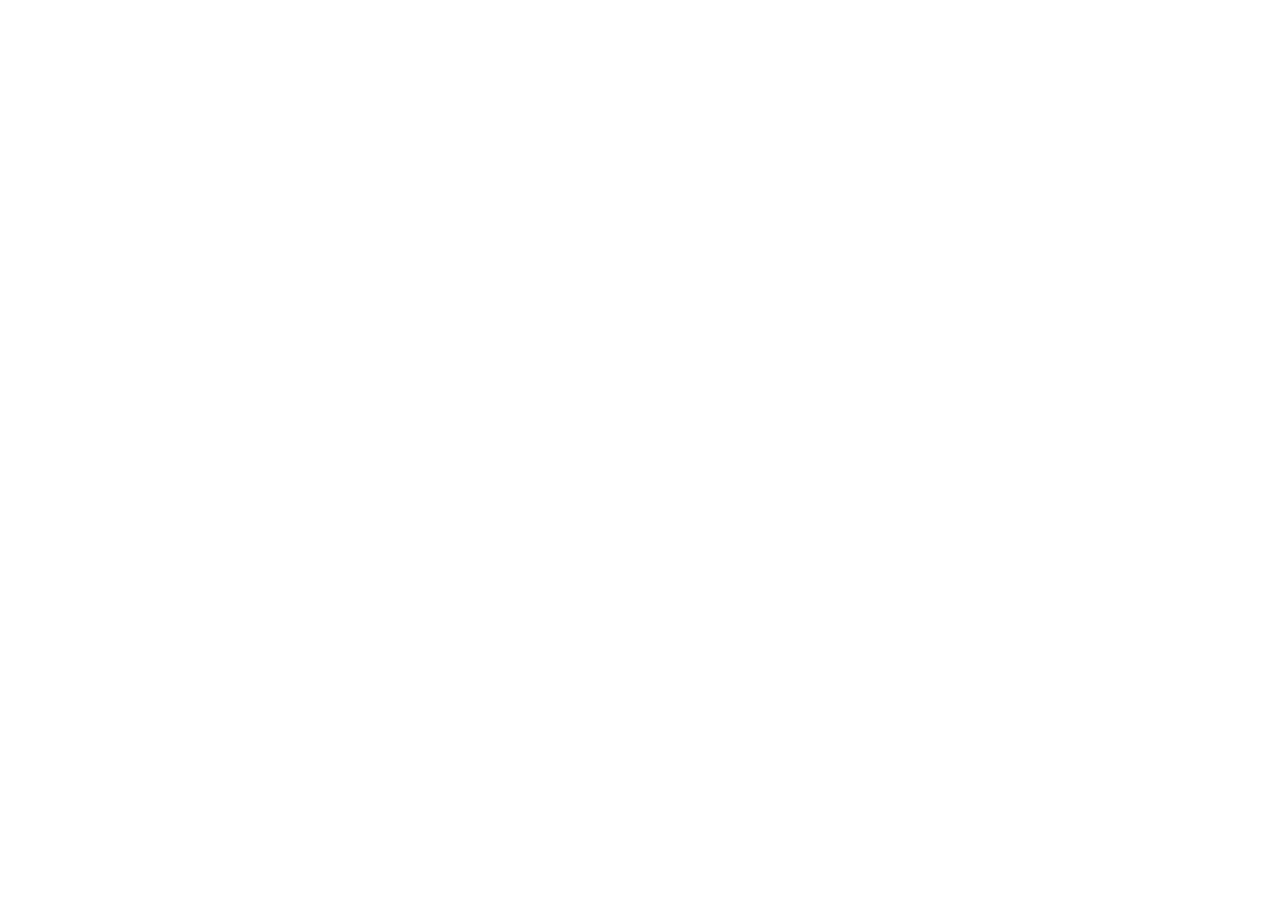
==== commit 6dde9764: "yoyoyoyo" ====
--- a/index.html
+++ b/index.html
@@ -3,6 +3,8 @@
 <head>
 <meta charset="UTF-8" />
 <meta name="viewport" content="width=device-width, initial-scale=1, viewport-fit=cover, maximum-scale=1" />
+<meta http-equiv="Content-Security-Policy" content="default-src 'self'; script-src 'self' blob:; style-src 'self' 'unsafe-inline'; img-src 'self' data: blob: https://*.supabase.co; media-src 'self' blob: https://*.supabase.co; connect-src 'self' blob: data: https://*.supabase.co wss://*.supabase.co; font-src 'self'; worker-src 'self' blob:; manifest-src 'self'; form-action 'self'; base-uri 'self'; object-src 'none'" />
+<meta name="referrer" content="strict-origin-when-cross-origin" />
 <title>YLM Record PTI</title>
 <link rel="stylesheet" href="css/styles.css" />
 
@@ -31,6 +33,7 @@
         <div class="brand-logo-wrap"><img class="brand-logo" src="assets/logo.png" alt="YLM Logistics Inc." width="700" height="212" /></div>
         <h1>YLM Record PTI</h1>
         <p class="sub">Fleet walkaround &amp; inspection app</p>
+        <p class="legal-links"><a href="privacy.html" target="_blank" rel="noopener">Privacy Policy</a> &middot; <a href="terms.html" target="_blank" rel="noopener">Terms of Use</a></p>
       </div>
 
       <div class="card">
@@ -43,13 +46,13 @@
 
         <!-- Sign up -->
         <div id="tab-signup" style="display:none;">
-          <label class="field-label">Full name</label>
+          <label class="field-label" for="signup-name">Full name</label>
           <input class="field" type="text" id="signup-name" placeholder="e.g. Mike Reyes" autocomplete="name" />
-          <label class="field-label">Email</label>
+          <label class="field-label" for="signup-email">Email</label>
           <input class="field" type="email" id="signup-email" placeholder="you@company.com" autocomplete="email" />
-          <label class="field-label">Phone number</label>
+          <label class="field-label" for="signup-phone">Phone number</label>
           <input class="field" type="tel" id="signup-phone" placeholder="(555) 555-0100" autocomplete="tel" />
-          <label class="field-label">Password</label>
+          <label class="field-label" for="signup-password">Password</label>
           <div class="password-field">
             <input class="field" type="password" id="signup-password" placeholder="Choose a password" autocomplete="new-password" />
             <button class="password-toggle-btn" type="button" title="Show password">
@@ -57,7 +60,7 @@
               <svg class="icon eye-off" viewBox="0 0 24 24" fill="none" stroke="currentColor" stroke-width="1.8" stroke-linecap="round" stroke-linejoin="round" style="display:none;"><path d="M17.94 17.94A10.94 10.94 0 0 1 12 20c-7 0-11-8-11-8a18.5 18.5 0 0 1 5.06-5.94M9.9 4.24A9.12 9.12 0 0 1 12 4c7 0 11 8 11 8a18.5 18.5 0 0 1-2.16 3.19m-6.72-1.07a3 3 0 1 1-4.24-4.24"/><line x1="1" y1="1" x2="23" y2="23"/></svg>
             </button>
           </div>
-          <label class="field-label">Repeat password</label>
+          <label class="field-label" for="signup-password-confirm">Repeat password</label>
           <div class="password-field">
             <input class="field" type="password" id="signup-password-confirm" placeholder="Type your password again" autocomplete="new-password" />
             <button class="password-toggle-btn" type="button" title="Show password">
@@ -73,7 +76,7 @@
           </div>
 
           <div id="signup-fleet-code-field">
-            <label class="field-label">Fleet access code</label>
+            <label class="field-label" for="signup-fleet-code">Fleet access code</label>
             <input class="field" type="text" id="signup-fleet-code" placeholder="Ask your fleet manager for this" autocomplete="off" />
           </div>
 
@@ -86,23 +89,27 @@
             <p class="field-hint" id="manager-create-hint" style="display:none;">Pick this if you're setting up a brand-new company. A new fleet code and a manager security code are created automatically for you. Give drivers only the fleet code.</p>
             <div id="manager-join-code-field">
               <p class="field-hint">Joining an existing fleet takes <strong>both codes</strong>. Drivers only need the fleet code, so never share the manager security code with them.</p>
-              <label class="field-label">Fleet code</label>
+              <label class="field-label" for="signup-manager-fleet-code">Fleet code</label>
               <input class="field" type="text" id="signup-manager-fleet-code" placeholder="The fleet code (same one drivers use)" autocomplete="off" autocapitalize="characters" autocorrect="off" spellcheck="false" />
-              <label class="field-label">Manager security code</label>
+              <label class="field-label" for="signup-manager-security-code">Manager security code</label>
               <input class="field" type="text" id="signup-manager-security-code" placeholder="Manager-only security code" autocomplete="off" autocapitalize="characters" autocorrect="off" spellcheck="false" />
               <p class="field-hint">Another manager can show you this code on their dashboard.</p>
             </div>
           </div>
 
+          <label class="consent-row" for="signup-consent">
+            <input type="checkbox" id="signup-consent" />
+            <span>I agree to the <a href="terms.html" target="_blank" rel="noopener">Terms of Use</a> and the <a href="privacy.html" target="_blank" rel="noopener">Privacy Policy</a>, including that inspection video (with sound), photos and my location are recorded when I submit an inspection.</span>
+          </label>
           <div class="field-error" id="signup-error" style="display:none;"></div>
           <button class="btn btn-primary btn-block" id="btn-signup">Create Account</button>
         </div>
 
         <!-- Log in -->
         <div id="tab-login">
-          <label class="field-label">Email</label>
+          <label class="field-label" for="login-email">Email</label>
           <input class="field" type="email" id="login-email" placeholder="you@company.com" autocomplete="email" />
-          <label class="field-label">Password</label>
+          <label class="field-label" for="login-password">Password</label>
           <div class="password-field">
             <input class="field" type="password" id="login-password" placeholder="Your password" autocomplete="current-password" />
             <button class="password-toggle-btn" type="button" title="Show password">
@@ -157,7 +164,7 @@
         <p class="sub" id="check-email-message">Enter the 6-digit code we just emailed you.</p>
       </div>
       <div class="card">
-        <label class="field-label">6-digit code</label>
+        <label class="field-label" for="signup-otp-code">6-digit code</label>
         <input class="field" type="text" inputmode="numeric" pattern="[0-9]*" maxlength="6" id="signup-otp-code" placeholder="123456" autocomplete="one-time-code" />
         <div class="field-error" id="signup-otp-error" style="display:none;"></div>
         <button class="btn btn-primary btn-block" id="btn-verify-signup-otp" type="button">Verify &amp; Continue</button>
@@ -175,9 +182,9 @@
         <p class="sub">Enter the code we emailed you, then choose a new password</p>
       </div>
       <div class="card">
-        <label class="field-label">6-digit code</label>
+        <label class="field-label" for="reset-otp-code">6-digit code</label>
         <input class="field" type="text" inputmode="numeric" pattern="[0-9]*" maxlength="6" id="reset-otp-code" placeholder="123456" autocomplete="one-time-code" />
-        <label class="field-label">New password</label>
+        <label class="field-label" for="new-password">New password</label>
         <div class="password-field">
           <input class="field" type="password" id="new-password" placeholder="At least 6 characters" autocomplete="new-password" />
           <button class="password-toggle-btn" type="button" title="Show password">
@@ -185,7 +192,7 @@
             <svg class="icon eye-off" viewBox="0 0 24 24" fill="none" stroke="currentColor" stroke-width="1.8" stroke-linecap="round" stroke-linejoin="round" style="display:none;"><path d="M17.94 17.94A10.94 10.94 0 0 1 12 20c-7 0-11-8-11-8a18.5 18.5 0 0 1 5.06-5.94M9.9 4.24A9.12 9.12 0 0 1 12 4c7 0 11 8 11 8a18.5 18.5 0 0 1-2.16 3.19m-6.72-1.07a3 3 0 1 1-4.24-4.24"/><line x1="1" y1="1" x2="23" y2="23"/></svg>
           </button>
         </div>
-        <label class="field-label">Repeat new password</label>
+        <label class="field-label" for="new-password-confirm">Repeat new password</label>
         <div class="password-field">
           <input class="field" type="password" id="new-password-confirm" placeholder="Type it again" autocomplete="new-password" />
           <button class="password-toggle-btn" type="button" title="Show password">
@@ -397,6 +404,7 @@
             <span id="upload-percent">0%</span>
             <span id="upload-elapsed">0:00</span>
           </div>
+          <div class="upload-detail" id="upload-detail"></div>
         </div>
 
         <div id="upload-error-actions" style="display:none;">
@@ -424,36 +432,63 @@
 
   <!-- ============ FLEET MANAGER DASHBOARD ============ -->
   <section class="screen" id="screen-dashboard" data-screen>
-    <div class="dashboard">
-      <header class="dash-header">
-        <div>
-          <div class="dash-title">Fleet Manager Dashboard</div>
-          <div class="dash-sub">All driver inspections, synced in real time</div>
-        </div>
-        <div class="dash-header-right">
+    <div class="dash-layout">
+      <aside class="dash-sidebar" id="dash-sidebar">
+        <div class="side-brand">
+          <div class="side-brand-logo"><img src="assets/logo.png" alt="YLM Logistics Inc." width="700" height="212" /></div>
+          <div class="side-brand-sub">Record PTI</div>
+        </div>
+        <nav class="side-nav">
+          <button class="dash-tab side-item active" data-panel="overview" type="button"><svg class="icon" viewBox="0 0 24 24" fill="none" stroke="currentColor" stroke-width="1.9" stroke-linecap="round" stroke-linejoin="round"><rect x="3" y="3" width="7" height="9" rx="1.5"/><rect x="14" y="3" width="7" height="5" rx="1.5"/><rect x="14" y="12" width="7" height="9" rx="1.5"/><rect x="3" y="16" width="7" height="5" rx="1.5"/></svg><span>Dashboard</span></button>
+          <button class="dash-tab side-item" data-panel="inspections" type="button"><svg class="icon" viewBox="0 0 24 24" fill="none" stroke="currentColor" stroke-width="1.9" stroke-linecap="round" stroke-linejoin="round"><rect x="5" y="4" width="14" height="17" rx="2"/><path d="M9 4h6v2a1 1 0 0 1-1 1h-4a1 1 0 0 1-1-1V4z"/><path d="M8.5 13l2.3 2.3L15.5 10.5"/></svg><span>Inspections</span></button>
+          <button class="dash-tab side-item" data-panel="drophook" type="button"><svg class="icon" viewBox="0 0 24 24" fill="none" stroke="currentColor" stroke-width="1.9" stroke-linecap="round" stroke-linejoin="round"><path d="M10 13a5 5 0 0 0 7.54.54l3-3a5 5 0 0 0-7.07-7.07l-1.72 1.71"/><path d="M14 11a5 5 0 0 0-7.54-.54l-3 3a5 5 0 0 0 7.07 7.07l1.71-1.71"/></svg><span>Drop &amp; Hook</span></button>
+          <button class="dash-tab side-item" data-panel="units" type="button"><svg class="icon" viewBox="0 0 24 24" fill="none" stroke="currentColor" stroke-width="1.9" stroke-linecap="round" stroke-linejoin="round"><path d="M3 6h11v10H3z"/><path d="M14 9h4l3 3v4h-7z"/><circle cx="7" cy="18" r="2"/><circle cx="17" cy="18" r="2"/></svg><span>Trucks &amp; Trailers</span></button>
+          <button class="dash-tab side-item" data-panel="drivers" type="button"><svg class="icon" viewBox="0 0 24 24" fill="none" stroke="currentColor" stroke-width="1.9" stroke-linecap="round" stroke-linejoin="round"><path d="M16 21v-2a4 4 0 0 0-4-4H6a4 4 0 0 0-4 4v2"/><circle cx="9" cy="8" r="4"/><path d="M22 21v-2a4 4 0 0 0-3-3.87"/><path d="M16 4.13a4 4 0 0 1 0 7.75"/></svg><span>Drivers</span></button>
+          <button class="dash-tab side-item" data-panel="adddriver" type="button"><svg class="icon" viewBox="0 0 24 24" fill="none" stroke="currentColor" stroke-width="1.9" stroke-linecap="round" stroke-linejoin="round"><path d="M16 21v-2a4 4 0 0 0-4-4H6a4 4 0 0 0-4 4v2"/><circle cx="9" cy="8" r="4"/><line x1="19" y1="8" x2="19" y2="14"/><line x1="16" y1="11" x2="22" y2="11"/></svg><span>Add Driver</span></button>
+          <button class="dash-tab side-item" data-panel="settings" type="button"><svg class="icon" viewBox="0 0 24 24" fill="none" stroke="currentColor" stroke-width="1.9" stroke-linecap="round" stroke-linejoin="round"><circle cx="12" cy="12" r="3"/><path d="M19.4 15a1.65 1.65 0 0 0 .33 1.82l.06.06a2 2 0 1 1-2.83 2.83l-.06-.06a1.65 1.65 0 0 0-1.82-.33 1.65 1.65 0 0 0-1 1.51V21a2 2 0 1 1-4 0v-.09a1.65 1.65 0 0 0-1-1.51 1.65 1.65 0 0 0-1.82.33l-.06.06a2 2 0 1 1-2.83-2.83l.06-.06a1.65 1.65 0 0 0 .33-1.82 1.65 1.65 0 0 0-1.51-1H3a2 2 0 1 1 0-4h.09a1.65 1.65 0 0 0 1.51-1 1.65 1.65 0 0 0-.33-1.82l-.06-.06a2 2 0 1 1 2.83-2.83l.06.06a1.65 1.65 0 0 0 1.82.33h0a1.65 1.65 0 0 0 1-1.51V3a2 2 0 1 1 4 0v.09a1.65 1.65 0 0 0 1 1.51h0a1.65 1.65 0 0 0 1.82-.33l.06-.06a2 2 0 1 1 2.83 2.83l-.06.06a1.65 1.65 0 0 0-.33 1.82v0a1.65 1.65 0 0 0 1.51 1H21a2 2 0 1 1 0 4h-.09a1.65 1.65 0 0 0-1.51 1z"/></svg><span>Settings</span></button>
+        </nav>
+        <div class="side-foot">
+          <div class="side-user">
+            <div class="side-user-avatar" id="side-user-avatar">M</div>
+            <div class="side-user-info">
+              <div class="side-user-name" id="side-user-name">Fleet manager</div>
+              <div class="side-user-role">Fleet manager</div>
+            </div>
+          </div>
+          <button class="side-item side-logout" id="btn-logout-dash" type="button" title="Log out"><svg class="icon" viewBox="0 0 24 24" fill="none" stroke="currentColor" stroke-width="1.9" stroke-linecap="round" stroke-linejoin="round"><path d="M9 21H5a2 2 0 0 1-2-2V5a2 2 0 0 1 2-2h4"/><polyline points="16 17 21 12 16 7"/><line x1="21" y1="12" x2="9" y2="12"/></svg><span>Log Out</span></button>
+        </div>
+      </aside>
+      <div class="dash-scrim" id="dash-scrim"></div>
+
+      <main class="dash-main">
+        <header class="dash-topbar">
+          <button class="dash-menu-btn" id="btn-side-toggle" type="button" aria-label="Open menu"><svg class="icon" viewBox="0 0 24 24" fill="none" stroke="currentColor" stroke-width="1.9" stroke-linecap="round" stroke-linejoin="round"><line x1="3" y1="6" x2="21" y2="6"/><line x1="3" y1="12" x2="21" y2="12"/><line x1="3" y1="18" x2="21" y2="18"/></svg></button>
+          <div class="dash-topbar-title">
+            <div class="dash-page-title" id="dash-page-title">Dashboard</div>
+            <div class="dash-sub" id="dash-page-sub">Today at a glance, synced in real time</div>
+          </div>
           <div class="fleet-code-chip" id="fleet-code-chip" title="Give this code to your drivers so their accounts link to your fleet">
             Fleet code: <strong id="fleet-code-value">—</strong>
           </div>
-          <div class="fleet-code-chip mgr-code-chip" id="mgr-code-chip" title="Only for fleet managers. Never give this to drivers.">
-            Manager code: <strong id="mgr-code-value">••••••••</strong>
-            <button type="button" class="mgr-code-btn" id="btn-mgr-code-show">Show</button>
-            <button type="button" class="mgr-code-btn" id="btn-mgr-code-new">New code</button>
-          </div>
-          <button class="logout-btn" id="btn-logout-dash" title="Log out">
-            <svg class="icon" viewBox="0 0 24 24" fill="none" stroke="currentColor" stroke-width="1.8" stroke-linecap="round" stroke-linejoin="round"><path d="M9 21H5a2 2 0 0 1-2-2V5a2 2 0 0 1 2-2h4"/><polyline points="16 17 21 12 16 7"/><line x1="21" y1="12" x2="9" y2="12"/></svg>
-            Log Out
-          </button>
-        </div>
-      </header>
-
-      <div class="dash-tabs">
-        <button class="dash-tab active" data-panel="inspections" type="button">Inspections</button>
-        <button class="dash-tab" data-panel="units" type="button">Trucks &amp; Trailers</button>
-        <button class="dash-tab" data-panel="drivers" type="button">Drivers</button>
-      </div>
+        </header>
+
+        <!-- Overview panel -->
+        <div class="dash-panel active" id="panel-overview">
+          <div class="dash-stats ov-stats" id="ov-stats"></div>
+          <div class="ov-grid">
+            <div class="card ov-card">
+              <div class="ov-card-head"><h3>Needs attention today</h3><span class="ov-card-sub">Drivers without a PTI yet</span></div>
+              <div id="ov-attention" class="ov-list"></div>
+            </div>
+            <div class="card ov-card">
+              <div class="ov-card-head"><h3>Latest inspections</h3><button class="ov-link" id="ov-all-link" type="button">View all</button></div>
+              <div id="ov-latest" class="ov-list"></div>
+            </div>
+          </div>
+        </div>
 
       <!-- Inspections panel -->
-      <div class="dash-panel active" id="panel-inspections">
+      <div class="dash-panel" id="panel-inspections">
         <div class="dash-stats" id="dash-stats"></div>
 
         <div class="drivers-search">
@@ -464,7 +499,15 @@
           <div class="filter-group" id="filter-time">
             <button class="chip active" data-range="today">Today</button>
             <button class="chip" data-range="7d">Last 7 Days</button>
-            <input type="date" id="filter-date-input" class="chip date-input-chip" />
+            <button class="chip" data-range="30d">Last 30 Days</button>
+            <button class="chip" data-range="all">All</button>
+          </div>
+          <div class="range-box" id="range-box" title="Pick a start and an end date to see everything in between">
+            <span class="range-label">From</span>
+            <input type="date" id="filter-from" class="range-input" />
+            <span class="range-label">to</span>
+            <input type="date" id="filter-to" class="range-input" />
+            <button type="button" class="range-clear" id="filter-range-clear" style="display:none;">Clear</button>
           </div>
           <div class="combo" id="combo-unit">
             <input type="text" class="field field-inline combo-input" id="filter-unit-input" placeholder="All Trucks &amp; Trailers" autocomplete="off" />
@@ -474,7 +517,12 @@
             <input type="text" class="field field-inline combo-input" id="filter-driver-input" placeholder="All Drivers" autocomplete="off" />
             <div class="combo-list" id="filter-driver-list"></div>
           </div>
-          <select class="field field-inline" id="filter-type">
+          <div class="filter-group" id="dh-chips" style="display:none;">
+            <button class="chip active" data-dh="" type="button">All</button>
+            <button class="chip" data-dh="DROP" type="button">Drop</button>
+            <button class="chip" data-dh="HOOK" type="button">Hook</button>
+          </div>
+          <select class="field field-inline" id="filter-type" style="display:none;">
             <option value="">All Types</option>
             <option value="PTI">PTI</option>
             <option value="HOOK">HOOK</option>
@@ -487,8 +535,9 @@
 
       <!-- Fleet Units panel -->
       <div class="dash-panel" id="panel-units">
+       <div class="units-layout">
         <div class="card unit-add-card">
-          <label class="field-label">Unit number</label>
+          <label class="field-label" for="unit-number-input">Unit number</label>
           <input class="field" type="text" id="unit-number-input" placeholder="e.g. TRK-612" autocomplete="off" />
           <label class="field-label">Type</label>
           <div class="role-toggle">
@@ -498,7 +547,13 @@
           <div class="field-error" id="unit-add-error" style="display:none;"></div>
           <button class="btn btn-primary btn-block" id="btn-add-unit">Add to Fleet</button>
         </div>
-        <div id="units-list" class="entry-list"></div>
+        <div class="units-main">
+          <div class="drivers-search">
+            <input class="field" type="search" id="units-search" placeholder="Search trucks and trailers (number or type)" autocomplete="off" autocapitalize="none" autocorrect="off" spellcheck="false" />
+          </div>
+          <div id="units-list" class="entry-list"></div>
+        </div>
+       </div>
       </div>
 
       <!-- Drivers panel -->
@@ -526,6 +581,79 @@
           <div id="drivers-list" class="entry-list"></div>
         </div>
       </div>
+
+      <!-- Add Driver panel -->
+      <div class="dash-panel" id="panel-adddriver">
+        <div class="card add-driver-card" id="add-driver-form">
+          <h3 class="panel-card-title">Create a driver account</h3>
+          <p class="field-hint">Same form drivers use to sign up. The account is linked to your fleet automatically and the driver can log in right away. By creating it you confirm the driver has been told about the <a href="privacy.html" target="_blank" rel="noopener">Privacy Policy</a> and <a href="terms.html" target="_blank" rel="noopener">Terms of Use</a>.</p>
+          <label class="field-label" for="ad-name">Full name</label>
+          <input class="field" type="text" id="ad-name" placeholder="e.g. Mike Reyes" autocomplete="off" />
+          <label class="field-label" for="ad-email">Email or login</label>
+          <input class="field" type="text" id="ad-email" placeholder="mike or mike@gmail.com" autocomplete="off" autocapitalize="none" autocorrect="off" spellcheck="false" />
+          <label class="field-label" for="ad-phone">Phone number</label>
+          <input class="field" type="tel" id="ad-phone" placeholder="(555) 555-0100" autocomplete="off" />
+          <label class="field-label" for="ad-password">Password</label>
+          <input class="field" type="text" id="ad-password" placeholder="At least 6 characters" autocomplete="off" autocapitalize="none" autocorrect="off" spellcheck="false" />
+          <label class="field-label" for="ad-password2">Repeat password</label>
+          <input class="field" type="text" id="ad-password2" placeholder="Type the password again" autocomplete="off" autocapitalize="none" autocorrect="off" spellcheck="false" />
+          <label class="field-label" for="ad-unit">Assigned truck/trailer <span class="field-optional">(optional)</span></label>
+          <input class="field" type="text" id="ad-unit" placeholder="e.g. TRK-612" autocomplete="off" />
+          <label class="field-label">I am a&hellip;</label>
+          <div class="role-toggle"><button class="role-btn active" type="button" disabled>Driver</button></div>
+          <label class="field-label" for="ad-fleet">Fleet access code</label>
+          <input class="field" type="text" id="ad-fleet" readonly />
+          <div class="field-error" id="ad-error" style="display:none;"></div>
+          <button class="btn btn-primary btn-block" id="btn-add-driver" type="button">Create Driver Account</button>
+        </div>
+        <div class="card add-driver-card" id="add-driver-done" style="display:none;">
+          <h3 class="panel-card-title" id="ad-done-title">Driver created</h3>
+          <div class="driver-done-box" id="ad-done-box"></div>
+          <div id="ad-done-check"></div>
+          <div class="driver-done-note">Tell the driver now. The password can't be looked up later, but you can always set a new one from the Drivers tab.</div>
+          <div class="driver-edit-actions" style="margin-top:14px;">
+            <button class="btn btn-secondary" id="btn-ad-drivers" type="button">View drivers</button>
+            <button class="btn btn-primary" id="btn-ad-another" type="button">Add another</button>
+          </div>
+        </div>
+      </div>
+
+      <!-- Settings panel -->
+      <div class="dash-panel" id="panel-settings">
+        <div class="card settings-card">
+          <h3 class="panel-card-title">Fleet codes</h3>
+          <div class="set-row">
+            <div class="set-row-text">
+              <div class="set-label">Fleet code</div>
+              <div class="set-help">Give this to drivers. It is the only code they need to sign up.</div>
+            </div>
+            <div class="set-row-value"><strong id="fleet-code-value-2">—</strong><button type="button" class="mgr-code-btn" id="btn-copy-fleet-code">Copy</button></div>
+          </div>
+          <div class="set-row">
+            <div class="set-row-text">
+              <div class="set-label">Manager security code</div>
+              <div class="set-help">Only for fleet managers. New managers need this plus the fleet code. Never give it to drivers.</div>
+            </div>
+            <div class="set-row-value mgr-code-chip" id="mgr-code-chip">
+              <strong id="mgr-code-value">••••••••</strong>
+              <button type="button" class="mgr-code-btn" id="btn-mgr-code-show">Show</button>
+              <button type="button" class="mgr-code-btn" id="btn-mgr-code-new">New code</button>
+            </div>
+          </div>
+        </div>
+        <div class="card settings-card">
+          <h3 class="panel-card-title">Legal</h3>
+          <div class="set-row"><div class="set-row-text"><div class="set-label">Privacy Policy</div><div class="set-help">What the app collects and how long it is kept.</div></div><div class="set-row-value"><a href="privacy.html" target="_blank" rel="noopener">Open</a></div></div>
+          <div class="set-row"><div class="set-row-text"><div class="set-label">Terms of Use</div></div><div class="set-row-value"><a href="terms.html" target="_blank" rel="noopener">Open</a></div></div>
+        </div>
+        <div class="card settings-card">
+          <h3 class="panel-card-title">Your account</h3>
+          <div class="set-row"><div class="set-row-text"><div class="set-label">Name</div></div><div class="set-row-value" id="set-name">—</div></div>
+          <div class="set-row"><div class="set-row-text"><div class="set-label">Login</div></div><div class="set-row-value" id="set-email">—</div></div>
+          <div class="set-row"><div class="set-row-text"><div class="set-label">Videos are kept</div><div class="set-help">Older inspections are removed automatically to save space.</div></div><div class="set-row-value">14 days</div></div>
+        </div>
+      </div>
+      </main>
     </div>
   </section>
 
@@ -539,6 +667,7 @@
   <img id="lightbox-img" src="" alt="Defect photo" />
 </div>
 
+<script src="js/boot.js"></script>
 <script src="js/jsQR.min.js" defer></script>
 <script src="js/qrcode.min.js"></script>
 <script src="js/supabase.umd.js"></script>
@@ -551,18 +680,5 @@
 <script src="js/wcRecorder.js"></script>
   <script src="js/liveRecorder.js"></script>
 <script src="js/app.js"></script>
-<script>
-  if ('serviceWorker' in navigator) {
-    const hadController = !!navigator.serviceWorker.controller;
-    navigator.serviceWorker.addEventListener('controllerchange', () => {
-      if (!hadController) return;
-      const active = document.querySelector('.screen.active');
-      if (active && (active.id === 'screen-home' || active.id === 'screen-login')) location.reload();
-    });
-    window.addEventListener('load', () => {
-      navigator.serviceWorker.register('service-worker.js').catch((err) => console.warn('SW registration failed', err));
-    });
-  }
-</script>
 </body>
 </html>
--- a/css/styles.css
+++ b/css/styles.css
@@ -14,6 +14,9 @@
   --red: #c0392b;
   --green: #1e9e5a;
   --amber: #d6901e;
+  --orange: #f08a24;
+  --orange-dark: #cf6d10;
+  --orange-light: #fff1e0;
   --purple-drop: #8b3fd6;
   --bg: #f4f6fa;
   --card: #ffffff;
@@ -672,3 +675,189 @@
   border: 1px solid rgba(0,0,0,0.15); background: #fff; color: var(--navy);
   border-radius: 8px; padding: 3px 9px; font: inherit; font-size: 12px; font-weight: 700; cursor: pointer;
 }
+
+.upload-detail { margin-top: 6px; font-size: 13px; color: var(--text-mute); text-align: center; }
+
+
+/* =====================================================================
+   Fleet manager layout: left sidebar + main area (light green / orange / white)
+   ===================================================================== */
+.dash-layout { display: flex; min-height: 100vh; background: var(--bg); }
+.dash-sidebar {
+  width: 250px; flex-shrink: 0; background: #fff; border-right: 1px solid var(--border);
+  display: flex; flex-direction: column; position: sticky; top: 0; height: 100vh; z-index: 50;
+}
+.side-brand { padding: 22px 18px 14px; border-bottom: 1px solid var(--border); text-align: center; }
+.side-brand-logo { display: inline-block; background: #fff; border-radius: 12px; padding: 6px 10px; }
+.side-brand-logo img { display: block; width: 150px; height: auto; }
+.side-brand-sub { margin-top: 6px; font-size: 11.5px; font-weight: 800; letter-spacing: 1.6px; text-transform: uppercase; color: var(--orange-dark); }
+.side-nav { flex: 1; padding: 14px 12px; display: flex; flex-direction: column; gap: 4px; overflow-y: auto; }
+.side-item {
+  position: relative; display: flex; align-items: center; gap: 12px; width: 100%;
+  padding: 11px 14px; border: none; background: transparent; border-radius: 12px;
+  font: inherit; font-size: 14.5px; font-weight: 700; color: #4b5563; cursor: pointer; text-align: left;
+  margin: 0; border-bottom: none;
+}
+.side-item .icon { width: 20px; height: 20px; color: #7b8794; }
+.side-item:hover { background: #f6f3fc; color: #3b2a85; }
+.side-item.active, .dash-tab.side-item.active { background: var(--primary-light); color: #3f2c92; border-bottom: none; }
+.side-item.active .icon { color: var(--primary); }
+.side-item.active::before {
+  content: ''; position: absolute; left: -12px; top: 8px; bottom: 8px; width: 4px; border-radius: 0 4px 4px 0; background: var(--orange);
+}
+.side-foot { padding: 12px; border-top: 1px solid var(--border); display: flex; flex-direction: column; gap: 8px; }
+.side-user { display: flex; align-items: center; gap: 10px; padding: 6px 8px; }
+.side-user-avatar {
+  width: 36px; height: 36px; border-radius: 50%; background: var(--orange); color: #fff; font-weight: 800;
+  display: flex; align-items: center; justify-content: center; flex-shrink: 0;
+}
+.side-user-info { min-width: 0; }
+.side-user-name { font-weight: 800; font-size: 13.5px; white-space: nowrap; overflow: hidden; text-overflow: ellipsis; }
+.side-user-role { font-size: 11.5px; color: var(--text-mute); }
+.side-logout { color: #b3261e; }
+.side-logout .icon { color: #b3261e; }
+.side-logout:hover { background: #fdf0ee; color: #b3261e; }
+
+.dash-main { flex: 1; min-width: 0; padding: 0 28px 60px; max-width: 1180px; }
+.dash-topbar {
+  display: flex; align-items: center; gap: 14px; padding: max(22px, calc(env(safe-area-inset-top) + 12px)) 0 18px;
+}
+.dash-topbar-title { flex: 1; min-width: 0; }
+.dash-page-title { font-size: 24px; font-weight: 800; }
+.dash-menu-btn {
+  display: none; width: 42px; height: 42px; border-radius: 12px; border: 1px solid var(--border); background: #fff;
+  align-items: center; justify-content: center; color: var(--navy-dark); cursor: pointer; flex-shrink: 0;
+}
+.dash-scrim { display: none; }
+
+/* overview */
+.ov-stats .stat-card { border-top: 3px solid var(--primary); }
+.ov-stats .stat-card.orange { border-top-color: var(--orange); }
+.ov-stats .stat-card.red { border-top-color: var(--red); }
+.ov-grid { display: grid; grid-template-columns: 1fr 1fr; gap: 16px; }
+.ov-card { padding: 18px; }
+.ov-card-head { display: flex; align-items: baseline; justify-content: space-between; gap: 10px; margin-bottom: 10px; }
+.ov-card h3 { margin: 0; font-size: 16px; }
+.ov-card-sub { font-size: 12px; color: var(--text-mute); }
+.ov-link { border: none; background: none; color: var(--orange-dark); font-weight: 800; font-size: 13px; cursor: pointer; padding: 0; }
+.ov-list { display: flex; flex-direction: column; }
+.ov-row { display: flex; align-items: center; gap: 10px; padding: 10px 2px; border-top: 1px solid var(--border); font-size: 13.5px; }
+.ov-row:first-child { border-top: none; }
+.ov-row-main { flex: 1; min-width: 0; }
+.ov-row-title { font-weight: 800; white-space: nowrap; overflow: hidden; text-overflow: ellipsis; }
+.ov-row-sub { color: var(--text-mute); font-size: 12.5px; }
+.ov-row.clickable { cursor: pointer; }
+.ov-empty { padding: 22px 6px; text-align: center; color: var(--text-mute); font-size: 13.5px; }
+
+/* add driver + settings cards */
+.add-driver-card { max-width: 520px; margin-bottom: 18px; }
+.panel-card-title { margin: 0 0 6px; font-size: 18px; }
+.settings-card { max-width: 760px; margin-bottom: 18px; }
+.set-row { display: flex; align-items: center; justify-content: space-between; gap: 16px; padding: 14px 0; border-top: 1px solid var(--border); }
+.set-row:first-of-type { border-top: none; }
+.set-label { font-weight: 800; font-size: 14.5px; }
+.set-help { font-size: 12.5px; color: var(--text-mute); margin-top: 2px; max-width: 420px; }
+.set-row-value { display: flex; align-items: center; gap: 8px; flex-wrap: wrap; justify-content: flex-end; font-size: 14px; color: var(--text); }
+.set-row-value strong { letter-spacing: 1px; color: var(--navy-dark); }
+.mgr-code-chip { display: flex; align-items: center; gap: 6px; flex-wrap: wrap; }
+
+.fleet-code-chip { border-color: #f6c590; background: var(--orange-light); color: #9a5a12; }
+.fleet-code-chip strong { color: var(--orange-dark); }
+
+@media (max-width: 900px) {
+  .dash-layout { display: block; }
+  .dash-sidebar {
+    position: fixed; top: 0; left: 0; bottom: 0; height: auto; transform: translateX(-102%);
+    transition: transform .22s ease; box-shadow: 8px 0 30px rgba(16,24,40,0.18); width: min(82vw, 290px);
+  }
+  #screen-dashboard.side-open .dash-sidebar { transform: translateX(0); }
+  #screen-dashboard.side-open .dash-scrim { display: block; position: fixed; inset: 0; background: rgba(16,24,40,0.45); z-index: 40; }
+  .dash-menu-btn { display: flex; }
+  .dash-main { padding: 0 14px 50px; max-width: none; }
+  .dash-topbar { padding-top: max(16px, calc(env(safe-area-inset-top) + 10px)); }
+  .dash-topbar .fleet-code-chip { display: none; }
+  .dash-page-title { font-size: 20px; }
+  .ov-grid { grid-template-columns: 1fr; }
+  .set-row { flex-direction: column; align-items: flex-start; }
+  .set-row-value { justify-content: flex-start; }
+}
+
+.stat-of { font-size: 15px; font-weight: 700; color: var(--text-mute); }
+
+
+/* =====================================================================
+   Green / orange / white theme: ONLY on the fleet manager dashboard.
+   (The driver side keeps the original look.)
+   ===================================================================== */
+#screen-dashboard {
+  --navy: #5a3fb8; --navy-dark: #43308f; --navy-darker: #2f2169;
+  --primary: #5a3fb8; --primary-dark: #43308f; --primary-light: #efeafa; --primary-gradient: #5a3fb8;
+  --steel: #f28c28; --amber: #f28c28; --purple-drop: #8a7cc0;
+  --bg: #f8f7fc;
+}
+#screen-dashboard .btn-primary { box-shadow: 0 4px 14px rgba(90,63,184,0.30); }
+#screen-dashboard .btn-secondary { background: #efeafa; }
+#screen-dashboard .filter-group { background: #efeafa; }
+#screen-dashboard .entry-type.PTI { background: var(--primary); }
+
+
+/* ---- manager dashboard: use the whole screen ---- */
+.dash-main { max-width: none; padding-left: 32px; padding-right: 32px; }
+.dash-main .card, .dash-main .entry-card { max-width: none; }
+.dash-list .entry-card { max-width: none; }
+
+/* ---- Trucks & Trailers: list on the left, "Add to Fleet" box on the right ---- */
+.units-layout { display: grid; grid-template-columns: minmax(0, 1fr) 360px; gap: 24px; align-items: start; }
+.units-layout .units-main { grid-column: 1; grid-row: 1; min-width: 0; }
+.units-layout .unit-add-card { grid-column: 2; grid-row: 1; position: sticky; top: 20px; max-width: none; margin-bottom: 0; }
+#panel-units #units-list { display: grid; grid-template-columns: repeat(auto-fill, minmax(340px, 1fr)); gap: 12px; align-content: start; }
+#panel-units #units-list .empty-state { grid-column: 1 / -1; }
+@media (max-width: 900px) {
+  .dash-main { padding-left: 14px; padding-right: 14px; }
+  .units-layout { grid-template-columns: 1fr; }
+  .units-layout .unit-add-card { grid-column: 1; grid-row: 1; position: static; }
+  .units-layout .units-main { grid-column: 1; grid-row: 2; }
+}
+
+/* ---- Inspections: from / to calendar ---- */
+.range-box { display: flex; align-items: center; gap: 8px; background: #fff; border: 1px solid var(--border); border-radius: 10px; padding: 4px 10px; }
+.range-box.active { border-color: var(--primary); box-shadow: 0 0 0 2px rgba(90,63,184,0.15); }
+.range-label { font-size: 12.5px; font-weight: 700; color: var(--text-mute); }
+.range-input { border: none; background: transparent; font: inherit; font-size: 13.5px; color: var(--text); padding: 6px 2px; color-scheme: light; min-width: 128px; }
+.range-input:focus { outline: none; }
+.range-clear { border: none; background: var(--primary-light); color: var(--primary-dark); border-radius: 8px; padding: 5px 10px; font-weight: 800; font-size: 12px; cursor: pointer; }
+
+
+/* ---- manager video player: big centre play, click anywhere, full screen, time on the left ---- */
+.cvp-shell { margin-top: 10px; }
+.cvp-stage { position: relative; background: #000; border-radius: 12px; overflow: hidden; display: flex; justify-content: center; cursor: pointer; }
+.entry-video-wrap .cvp-stage video { width: 100%; max-height: 72vh; border-radius: 0; display: block; background: #000; }
+.cvp-bigplay {
+  position: absolute; left: 50%; top: 50%; transform: translate(-50%, -50%); width: 76px; height: 76px; border-radius: 50%;
+  border: none; background: rgba(0,0,0,0.55); color: #fff; display: flex; align-items: center; justify-content: center;
+  cursor: pointer; box-shadow: 0 6px 24px rgba(0,0,0,0.35); transition: transform .12s ease, background .12s ease;
+}
+.cvp-bigplay:hover { background: rgba(0,0,0,0.72); transform: translate(-50%, -50%) scale(1.06); }
+.cvp-bigplay svg { width: 36px; height: 36px; margin-left: 4px; }
+.cvp-shell .cvp-controls { margin-top: 8px; }
+.cvp-time-left { font-size: 12.5px; font-weight: 700; color: var(--text); padding: 0 6px 0 2px; }
+.cvp-fs { margin-left: 2px; }
+.cvp-shell:fullscreen { display: flex; flex-direction: column; background: #000; margin: 0; width: 100vw; height: 100vh; }
+.cvp-shell:-webkit-full-screen { display: flex; flex-direction: column; background: #000; margin: 0; width: 100vw; height: 100vh; }
+.cvp-shell:fullscreen .cvp-stage, .cvp-shell:-webkit-full-screen .cvp-stage { flex: 1; min-height: 0; border-radius: 0; }
+.cvp-shell:fullscreen .cvp-stage video, .cvp-shell:-webkit-full-screen .cvp-stage video { max-height: none; height: 100%; width: 100%; object-fit: contain; }
+.cvp-shell:fullscreen .cvp-controls, .cvp-shell:-webkit-full-screen .cvp-controls { margin: 0; border-radius: 0; border: none; border-top: 1px solid #333; background: #111; padding: 10px 16px; }
+.cvp-shell:fullscreen .cvp-btn, .cvp-shell:-webkit-full-screen .cvp-btn { color: #fff; }
+.cvp-shell:fullscreen .cvp-btn:hover, .cvp-shell:-webkit-full-screen .cvp-btn:hover { background: rgba(255,255,255,0.14); }
+.cvp-shell:fullscreen .cvp-time-left, .cvp-shell:-webkit-full-screen .cvp-time-left { color: #fff; }
+
+/* ---- Drivers: status cards are filter buttons ---- */
+.drv-filter { font: inherit; color: inherit; }
+.drv-filter.active-filter { border-color: var(--primary); background: var(--primary-light); box-shadow: 0 0 0 2px rgba(90,63,184,0.18); }
+
+
+/* legal links + consent line */
+.consent-row { display: flex; gap: 10px; align-items: flex-start; margin: 14px 0 4px; font-size: 12.5px; line-height: 1.45; color: var(--text-mute); cursor: pointer; }
+.consent-row input { width: 18px; height: 18px; margin-top: 1px; flex-shrink: 0; accent-color: var(--primary); }
+.consent-row a, .legal-links a, .field-hint a, .set-row-value a { color: var(--primary); font-weight: 700; }
+.legal-links { margin: 6px 0 0; font-size: 12.5px; color: var(--text-mute); }
